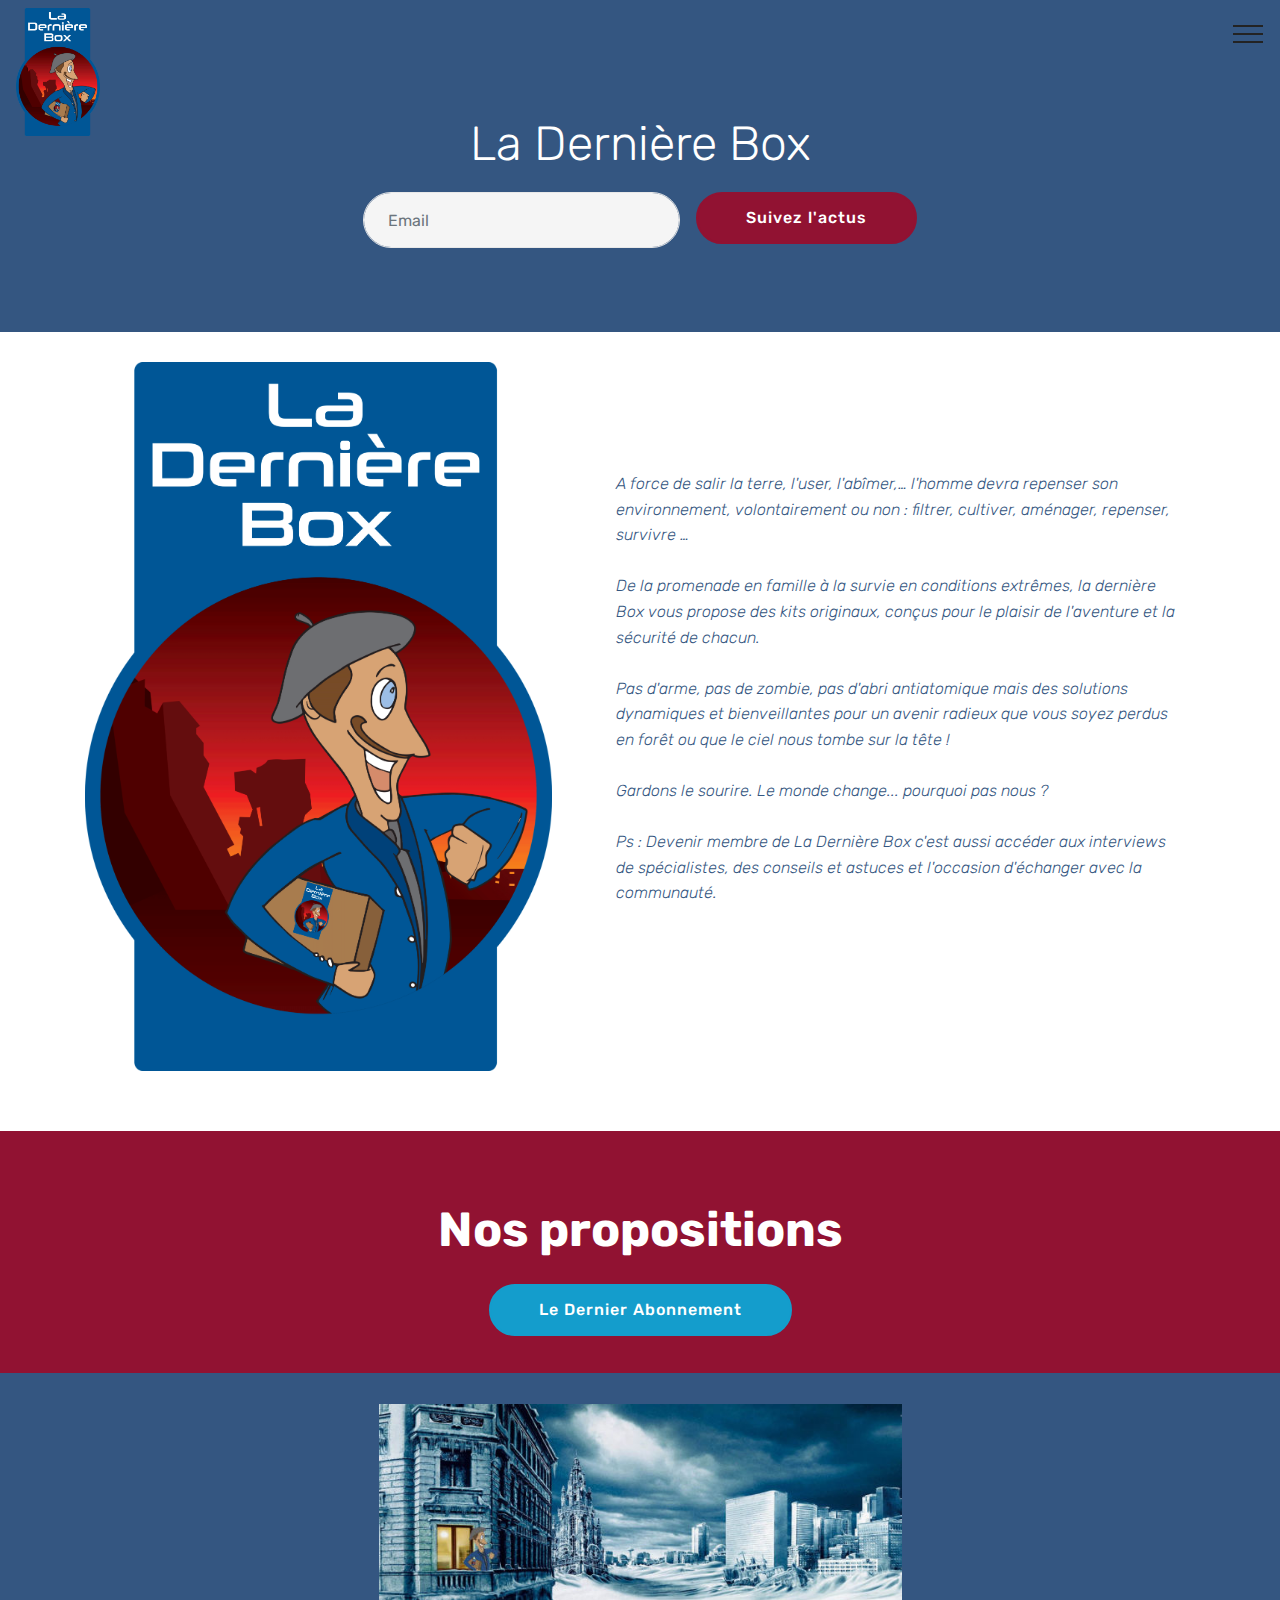
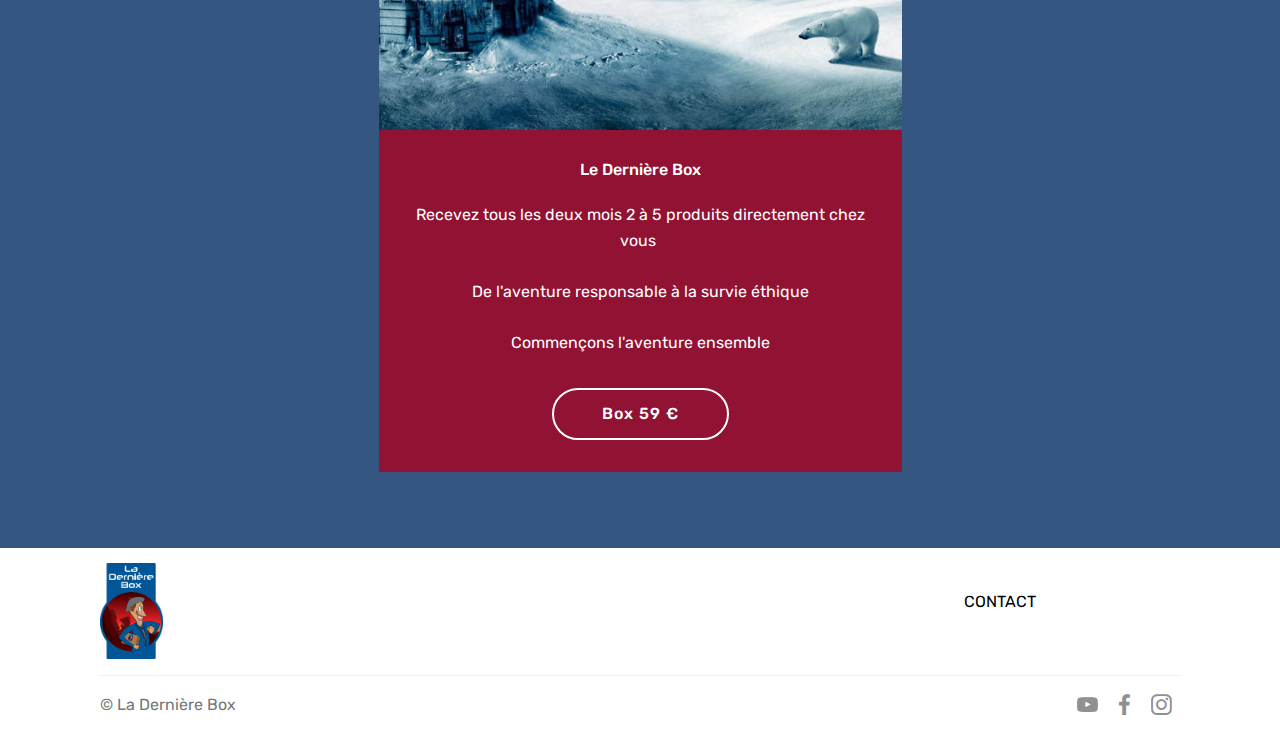
==== index.html @ bf207a6a "first version" ====
<!DOCTYPE html>
<html  >
<head>
  <!-- Site made with Mobirise Website Builder v4.10.8, https://mobirise.com -->
  <meta charset="UTF-8">
  <meta http-equiv="X-UA-Compatible" content="IE=edge">
  <meta name="generator" content="Mobirise v4.10.8, mobirise.com">
  <meta name="viewport" content="width=device-width, initial-scale=1, minimum-scale=1">
  <link rel="shortcut icon" href="assets/images/logo-derniere-box.gif" type="image/x-icon">
  <meta name="description" content="">
  
  <title>Accueil</title>
  <link rel="stylesheet" href="assets/tether/tether.min.css">
  <link rel="stylesheet" href="assets/bootstrap/css/bootstrap.min.css">
  <link rel="stylesheet" href="assets/bootstrap/css/bootstrap-grid.min.css">
  <link rel="stylesheet" href="assets/bootstrap/css/bootstrap-reboot.min.css">
  <link rel="stylesheet" href="assets/dropdown/css/style.css">
  <link rel="stylesheet" href="assets/socicon/css/styles.css">
  <link rel="stylesheet" href="assets/theme/css/style.css">
  <link rel="stylesheet" href="assets/mobirise/css/mbr-additional.css" type="text/css">
  
  
  
</head>
<body>
  <section class="menu cid-s0hLvYx19x" once="menu" id="menu2-1">

    

    <nav class="navbar navbar-expand beta-menu navbar-dropdown align-items-center navbar-fixed-top collapsed bg-color transparent">
        <button class="navbar-toggler navbar-toggler-right" type="button" data-toggle="collapse" data-target="#navbarSupportedContent" aria-controls="navbarSupportedContent" aria-expanded="false" aria-label="Toggle navigation">
            <div class="hamburger">
                <span></span>
                <span></span>
                <span></span>
                <span></span>
            </div>
        </button>
        <div class="menu-logo">
            <div class="navbar-brand">
                <span class="navbar-logo">
                    <a href="#top">
                        <img src="assets/images/logo-derniere-box.gif" alt="Mobirise" title="" style="height: 8rem;">
                    </a>
                </span>
                
            </div>
        </div>
        <div class="collapse navbar-collapse" id="navbarSupportedContent">
            <ul class="navbar-nav nav-dropdown" data-app-modern-menu="true"><li class="nav-item">
                    <a class="nav-link link text-black display-4" href="index.html#content5-t">
                        Nos coffrets</a>
                </li>
                <li class="nav-item">
                    <a class="nav-link link text-black display-4" href="index.html#testimonials2-5">Notre histoire</a>
                </li></ul>
            <div class="navbar-buttons mbr-section-btn"><a class="btn btn-sm btn-black-outline display-4" href="page2.html#contacts3-i">Contact
                    </a></div>
        </div>
    </nav>
</section>

<section class="engine"><a href="https://mobirise.info/a">online site builder</a></section><section class="mbr-section form3 cid-s0iqhAbqAj" id="form3-7">

    

    

    <div class="container">
        <div class="row justify-content-center">
            <div class="title col-12 col-lg-8">
                <h2 class="align-center pb-2 mbr-fonts-style display-2">
                    La Dernière Box</h2>
                
            </div>
        </div>

        <div class="row py-2 justify-content-center">
            <div class="col-12 col-lg-6  col-md-8 " data-form-type="formoid">
                <!---Formbuilder Form--->
                <form action="https://mobirise.com/" method="POST" class="mbr-form form-with-styler" data-form-title="Mobirise Form"><input type="hidden" name="email" data-form-email="true" value="7sHkZhwTeZaqjgzQyzRzpGh0L84o6UVao5+DwDjOKzZSO8Ef7AG5I+VM1HW6QqOdmjmY7f0PK0y6/AxdU9eLTeH12dy8nYw46Is7FJhmUDluXlhSl9QtOy/A7xu2sjR7">
                    <div class="row">
                        <div hidden="hidden" data-form-alert="" class="alert alert-success col-12">Accorchez vous, direction demain !</div>
                        <div hidden="hidden" data-form-alert-danger="" class="alert alert-danger col-12">
                        </div>
                    </div>
                    <div class="dragArea row">
                        <div class="form-group col" data-for="email">
                            <input type="email" name="email" placeholder="Email" data-form-field="Email" required="required" class="form-control display-7" id="email-form3-7">
                        </div>
                        <div class="col-auto input-group-btn"><button type="submit" class="btn  btn-secondary display-4">Suivez l'actus</button></div>
                    </div>
                </form><!---Formbuilder Form--->
            </div>
        </div>
    </div>
</section>

<section class="testimonials2 cid-s0inUDG5gt" id="testimonials2-5">

    

    

    <div class="container">
        <div class="media-container-row">
            <div class="mbr-figure pr-lg-5" style="width: 85%;">
              <img src="assets/images/logo-derniere-box.gif" alt="" title="">
            </div>
            <div class="media-content px-3 align-self-center mbr-white py-2">
                    <p class="mbr-text testimonial-text mbr-fonts-style display-7">A force de salir la terre, l'user, l'abîmer,… l'homme devra repenser son environnement, volontairement ou non : filtrer, cultiver, aménager, repenser, survivre …<br><br>De la promenade en famille à la survie en conditions extrêmes, la dernière Box vous propose des kits originaux, conçus pour le plaisir de l'aventure et la sécurité de chacun.<br><br>Pas d'arme, pas de zombie, pas d'abri antiatomique mais des solutions dynamiques et bienveillantes pour un avenir radieux que vous soyez perdus en forêt ou que le ciel nous tombe sur la tête !<br><br>Gardons le sourire. Le monde change... pourquoi pas nous ?<br><br>Ps : Devenir membre de La Dernière Box c'est aussi accéder aux interviews de spécialistes, des conseils et astuces et l'occasion d'échanger avec la communauté.<br></p>
                    <p class="mbr-author-name pt-4 mb-2 mbr-fonts-style display-7"></p>
                    <p class="mbr-author-desc mbr-fonts-style display-7"></p>
            </div>
        </div>
    </div>
</section>

<section class="mbr-section content5 cid-s2zh0yQl61" id="content5-t">

    

    

    <div class="container">
        <div class="media-container-row">
            <div class="title col-12 col-md-8">
                <h2 class="align-center mbr-bold mbr-white pb-3 mbr-fonts-style display-2">
                    Nos propositions</h2>
                
                
                <div class="mbr-section-btn align-center"><a class="btn btn-primary display-4" href="index.html#form3-7">Le Dernier Abonnement</a></div>
            </div>
        </div>
    </div>
</section>

<section class="features3 cid-s2zh00BWSK" id="features3-s">

    

    
    <div class="container">
        <div class="media-container-row">
            <div class="card p-3 col-12 col-md-6">
                <div class="card-wrapper">
                    <div class="card-img">
                        <img src="assets/images/post-apocalyptic-illustration-ldb-626x391.jpg" alt="Mobirise" title="">
                    </div>
                    <div class="card-box">
                        <h4 class="card-title mbr-fonts-style display-7">Le Dernière Box</h4>
                        <p class="mbr-text mbr-fonts-style display-7">Recevez tous les deux mois 2 à 5 produits directement chez vous&nbsp;<br><br>De l'aventure responsable à la survie éthique<br><br>Commençons l'aventure ensemble</p>
                    </div>
                    <div class="mbr-section-btn text-center"><a href="mailto:ladernierebox@gmail.com" class="btn btn-white-outline display-4">Box 59 €</a></div>
                </div>
            </div>

            

            

            
        </div>
    </div>
</section>

<section class="cid-s0nCJRY4ix" id="footer5-g">

    

    

    <div class="container">
        <div class="media-container-row">
            <div class="col-md-3">
                <div class="media-wrap">
                    <a href="#top">
                       <img src="assets/images/logo-derniere-box.gif" alt="Mobirise" title="">
                    </a>
                </div>
            </div>
            <div class="col-md-9">
                <p class="mbr-text align-right links mbr-fonts-style display-7"><a href="page2.html" class="text-black"><br></a><a href="page2.html" class="text-black">CONTACT &nbsp; &nbsp; &nbsp; &nbsp; &nbsp; &nbsp; &nbsp; &nbsp; &nbsp; &nbsp; &nbsp; &nbsp; &nbsp; &nbsp; &nbsp; &nbsp; &nbsp; &nbsp;</a></p>
            </div>
        </div>
        <div class="footer-lower">
            <div class="media-container-row">
                <div class="col-md-12">
                    <hr>
                </div>
            </div>
            <div class="media-container-row mbr-white">
                <div class="col-md-6 copyright">
                    <p class="mbr-text mbr-fonts-style display-7">
                        © La Dernière Box</p>
                </div>
                <div class="col-md-6">
                    <div class="social-list align-right">
                        <div class="soc-item">
                            <a href="http://youtube.fr">
                                <span class="mbr-iconfont mbr-iconfont-social socicon-youtube socicon"></span>
                            </a>
                        </div>
                        <div class="soc-item">
                            <a href="https://www.facebook.com/racinet.nathan.9" target="_blank">
                                <span class="mbr-iconfont mbr-iconfont-social socicon-facebook socicon"></span>
                            </a>
                        </div>
                        <div class="soc-item">
                            <a href="https://www.instagram.com/ladernierebox/" target="_blank">
                                <span class="mbr-iconfont mbr-iconfont-social socicon-instagram socicon"></span>
                            </a>
                        </div>
                        
                        
                        
                    </div>
                </div>
            </div>
        </div>
    </div>
</section>


  <script src="assets/web/assets/jquery/jquery.min.js"></script>
  <script src="assets/popper/popper.min.js"></script>
  <script src="assets/tether/tether.min.js"></script>
  <script src="assets/bootstrap/js/bootstrap.min.js"></script>
  <script src="assets/smoothscroll/smooth-scroll.js"></script>
  <script src="assets/dropdown/js/nav-dropdown.js"></script>
  <script src="assets/dropdown/js/navbar-dropdown.js"></script>
  <script src="assets/touchswipe/jquery.touch-swipe.min.js"></script>
  <script src="assets/theme/js/script.js"></script>
  <script src="assets/formoid/formoid.min.js"></script>
  
  
</body>
</html>
---- assets/dropdown/css/style.css ----
.navbar-dropdown {
  left: 0;
  padding: 0;
  position: absolute;
  right: 0;
  top: 0;
  transition: all 0.45s ease;
  z-index: 1030;
  background: #282828; }
  .navbar-dropdown .navbar-logo {
    margin-right: 0.8rem;
    transition: margin 0.3s ease-in-out;
    vertical-align: middle; }
    .navbar-dropdown .navbar-logo img {
      height: 3.125rem;
      transition: all 0.3s ease-in-out; }
    .navbar-dropdown .navbar-logo.mbr-iconfont {
      font-size: 3.125rem;
      line-height: 3.125rem; }
  .navbar-dropdown .navbar-caption {
    font-weight: 700;
    white-space: normal;
    vertical-align: -4px;
    line-height: 3.125rem !important; }
    .navbar-dropdown .navbar-caption, .navbar-dropdown .navbar-caption:hover {
      color: inherit;
      text-decoration: none; }
  .navbar-dropdown .mbr-iconfont + .navbar-caption {
    vertical-align: -1px; }
  .navbar-dropdown.navbar-fixed-top {
    position: fixed; }
  .navbar-dropdown .navbar-brand span {
    vertical-align: -4px; }
  .navbar-dropdown.bg-color.transparent {
    background: none; }
  .navbar-dropdown.navbar-short .navbar-brand {
    padding: 0.625rem 0; }
    .navbar-dropdown.navbar-short .navbar-brand span {
      vertical-align: -1px; }
  .navbar-dropdown.navbar-short .navbar-caption {
    line-height: 2.375rem !important;
    vertical-align: -2px; }
  .navbar-dropdown.navbar-short .navbar-logo {
    margin-right: 0.5rem; }
    .navbar-dropdown.navbar-short .navbar-logo img {
      height: 2.375rem; }
    .navbar-dropdown.navbar-short .navbar-logo.mbr-iconfont {
      font-size: 2.375rem;
      line-height: 2.375rem; }
  .navbar-dropdown.navbar-short .mbr-table-cell {
    height: 3.625rem; }
  .navbar-dropdown .navbar-close {
    left: 0.6875rem;
    position: fixed;
    top: 0.75rem;
    z-index: 1000; }
  .navbar-dropdown .hamburger-icon {
    content: "";
    display: inline-block;
    vertical-align: middle;
    width: 16px;
    -webkit-box-shadow: 0 -6px 0 1px #282828,0 0 0 1px #282828,0 6px 0 1px #282828;
    -moz-box-shadow: 0 -6px 0 1px #282828,0 0 0 1px #282828,0 6px 0 1px #282828;
    box-shadow: 0 -6px 0 1px #282828,0 0 0 1px #282828,0 6px 0 1px #282828; }

.dropdown-menu .dropdown-toggle[data-toggle="dropdown-submenu"]::after {
  border-bottom: 0.35em solid transparent;
  border-left: 0.35em solid;
  border-right: 0;
  border-top: 0.35em solid transparent;
  margin-left: 0.3rem; }

.dropdown-menu .dropdown-item:focus {
  outline: 0; }

.nav-dropdown {
  font-size: 0.75rem;
  font-weight: 500;
  height: auto !important; }
  .nav-dropdown .nav-btn {
    padding-left: 1rem; }
  .nav-dropdown .link {
    margin: .667em 1.667em;
    font-weight: 500;
    padding: 0;
    transition: color .2s ease-in-out; }
    .nav-dropdown .link.dropdown-toggle {
      margin-right: 2.583em; }
      .nav-dropdown .link.dropdown-toggle::after {
        margin-left: .25rem;
        border-top: 0.35em solid;
        border-right: 0.35em solid transparent;
        border-left: 0.35em solid transparent;
        border-bottom: 0; }
      .nav-dropdown .link.dropdown-toggle[aria-expanded="true"] {
        margin: 0;
        padding: 0.667em 3.263em  0.667em 1.667em; }
  .nav-dropdown .link::after,
  .nav-dropdown .dropdown-item::after {
    color: inherit; }
  .nav-dropdown .btn {
    font-size: 0.75rem;
    font-weight: 700;
    letter-spacing: 0;
    margin-bottom: 0;
    padding-left: 1.25rem;
    padding-right: 1.25rem; }
  .nav-dropdown .dropdown-menu {
    border-radius: 0;
    border: 0;
    left: 0;
    margin: 0;
    padding-bottom: 1.25rem;
    padding-top: 1.25rem;
    position: relative; }
  .nav-dropdown .dropdown-submenu {
    margin-left: 0.125rem;
    top: 0; }
  .nav-dropdown .dropdown-item {
    font-weight: 500;
    line-height: 2;
    padding: 0.3846em 4.615em 0.3846em 1.5385em;
    position: relative;
    transition: color .2s ease-in-out, background-color .2s ease-in-out; }
    .nav-dropdown .dropdown-item::after {
      margin-top: -0.3077em;
      position: absolute;
      right: 1.1538em;
      top: 50%; }
    .nav-dropdown .dropdown-item:focus, .nav-dropdown .dropdown-item:hover {
      background: none; }

@media (max-width: 767px) {
  .nav-dropdown.navbar-toggleable-sm {
    bottom: 0;
    display: none;
    left: 0;
    overflow-x: hidden;
    position: fixed;
    top: 0;
    transform: translateX(-100%);
    -ms-transform: translateX(-100%);
    -webkit-transform: translateX(-100%);
    width: 18.75rem;
    z-index: 999; } }
.nav-dropdown.navbar-toggleable-xl {
  bottom: 0;
  display: none;
  left: 0;
  overflow-x: hidden;
  position: fixed;
  top: 0;
  transform: translateX(-100%);
  -ms-transform: translateX(-100%);
  -webkit-transform: translateX(-100%);
  width: 18.75rem;
  z-index: 999; }

.nav-dropdown-sm {
  display: block !important;
  overflow-x: hidden;
  overflow: auto;
  padding-top: 3.875rem; }
  .nav-dropdown-sm::after {
    content: "";
    display: block;
    height: 3rem;
    width: 100%; }
  .nav-dropdown-sm.collapse.in ~ .navbar-close {
    display: block !important; }
  .nav-dropdown-sm.collapsing, .nav-dropdown-sm.collapse.in {
    transform: translateX(0);
    -ms-transform: translateX(0);
    -webkit-transform: translateX(0);
    transition: all 0.25s ease-out;
    -webkit-transition: all 0.25s ease-out;
    background: #282828; }
  .nav-dropdown-sm.collapsing[aria-expanded="false"] {
    transform: translateX(-100%);
    -ms-transform: translateX(-100%);
    -webkit-transform: translateX(-100%); }
  .nav-dropdown-sm .nav-item {
    display: block;
    margin-left: 0 !important;
    padding-left: 0; }
  .nav-dropdown-sm .link,
  .nav-dropdown-sm .dropdown-item {
    border-top: 1px dotted rgba(255, 255, 255, 0.1);
    font-size: 0.8125rem;
    line-height: 1.6;
    margin: 0 !important;
    padding: 0.875rem 2.4rem 0.875rem 1.5625rem !important;
    position: relative;
    white-space: normal; }
    .nav-dropdown-sm .link:focus, .nav-dropdown-sm .link:hover,
    .nav-dropdown-sm .dropdown-item:focus,
    .nav-dropdown-sm .dropdown-item:hover {
      background: rgba(0, 0, 0, 0.2) !important;
      color: #c0a375; }
  .nav-dropdown-sm .nav-btn {
    position: relative;
    padding: 1.5625rem 1.5625rem 0 1.5625rem; }
    .nav-dropdown-sm .nav-btn::before {
      border-top: 1px dotted rgba(255, 255, 255, 0.1);
      content: "";
      left: 0;
      position: absolute;
      top: 0;
      width: 100%; }
    .nav-dropdown-sm .nav-btn + .nav-btn {
      padding-top: 0.625rem; }
      .nav-dropdown-sm .nav-btn + .nav-btn::before {
        display: none; }
  .nav-dropdown-sm .btn {
    padding: 0.625rem 0; }
  .nav-dropdown-sm .dropdown-toggle[data-toggle="dropdown-submenu"]::after {
    margin-left: .25rem;
    border-top: 0.35em solid;
    border-right: 0.35em solid transparent;
    border-left: 0.35em solid transparent;
    border-bottom: 0; }
  .nav-dropdown-sm .dropdown-toggle[data-toggle="dropdown-submenu"][aria-expanded="true"]::after {
    border-top: 0;
    border-right: 0.35em solid transparent;
    border-left: 0.35em solid transparent;
    border-bottom: 0.35em solid; }
  .nav-dropdown-sm .dropdown-menu {
    margin: 0;
    padding: 0;
    position: relative;
    top: 0;
    left: 0;
    width: 100%;
    border: 0;
    float: none;
    border-radius: 0;
    background: none; }
  .nav-dropdown-sm .dropdown-submenu {
    left: 100%;
    margin-left: 0.125rem;
    margin-top: -1.25rem;
    top: 0; }

.navbar-toggleable-sm .nav-dropdown .dropdown-menu {
  position: absolute; }

.navbar-toggleable-sm .nav-dropdown .dropdown-submenu {
  left: 100%;
  margin-left: 0.125rem;
  margin-top: -1.25rem;
  top: 0; }

.navbar-toggleable-sm.opened .nav-dropdown .dropdown-menu {
  position: relative; }

.navbar-toggleable-sm.opened .nav-dropdown .dropdown-submenu {
  left: 0;
  margin-left: 00rem;
  margin-top: 0rem;
  top: 0; }

.is-builder .nav-dropdown.collapsing {
  transition: none !important; }

/*# sourceMappingURL=style.css.map */
---- assets/socicon/css/styles.css ----
@charset "UTF-8";

@font-face {
  font-family: "socicon";
  src:url("../fonts/socicon.eot");
  src:url("../fonts/socicon.eot?#iefix") format("embedded-opentype"),
    url("../fonts/socicon.woff") format("woff"),
    url("../fonts/socicon.ttf") format("truetype"),
    url("../fonts/socicon.svg#socicon") format("svg");
  font-weight: normal;
  font-style: normal;

}

[data-icon]:before {
  font-family: "socicon" !important;
  content: attr(data-icon);
  font-style: normal !important;
  font-weight: normal !important;
  font-variant: normal !important;
  text-transform: none !important;
  speak: none;
  line-height: 1;
  -webkit-font-smoothing: antialiased;
  -moz-osx-font-smoothing: grayscale;
}

[class^="socicon-"]:before,
[class*=" socicon-"]:before {
  font-family: "socicon" !important;
  font-style: normal !important;
  font-weight: normal !important;
  font-variant: normal !important;
  text-transform: none !important;
  speak: none;
  line-height: 1;
  -webkit-font-smoothing: antialiased;
  -moz-osx-font-smoothing: grayscale;
}

.socicon-modelmayhem:before {
  content: "\e000";
}
.socicon-mixcloud:before {
  content: "\e001";
}
.socicon-drupal:before {
  content: "\e002";
}
.socicon-swarm:before {
  content: "\e003";
}
.socicon-istock:before {
  content: "\e004";
}
.socicon-yammer:before {
  content: "\e005";
}
.socicon-ello:before {
  content: "\e006";
}
.socicon-stackoverflow:before {
  content: "\e007";
}
.socicon-persona:before {
  content: "\e008";
}
.socicon-triplej:before {
  content: "\e009";
}
.socicon-houzz:before {
  content: "\e00a";
}
.socicon-rss:before {
  content: "\e00b";
}
.socicon-paypal:before {
  content: "\e00c";
}
.socicon-odnoklassniki:before {
  content: "\e00d";
}
.socicon-airbnb:before {
  content: "\e00e";
}
.socicon-periscope:before {
  content: "\e00f";
}
.socicon-outlook:before {
  content: "\e010";
}
.socicon-coderwall:before {
  content: "\e011";
}
.socicon-tripadvisor:before {
  content: "\e012";
}
.socicon-appnet:before {
  content: "\e013";
}
.socicon-goodreads:before {
  content: "\e014";
}
.socicon-tripit:before {
  content: "\e015";
}
.socicon-lanyrd:before {
  content: "\e016";
}
.socicon-slideshare:before {
  content: "\e017";
}
.socicon-buffer:before {
  content: "\e018";
}
.socicon-disqus:before {
  content: "\e019";
}
.socicon-vkontakte:before {
  content: "\e01a";
}
.socicon-whatsapp:before {
  content: "\e01b";
}
.socicon-patreon:before {
  content: "\e01c";
}
.socicon-storehouse:before {
  content: "\e01d";
}
.socicon-pocket:before {
  content: "\e01e";
}
.socicon-mail:before {
  content: "\e01f";
}
.socicon-blogger:before {
  content: "\e020";
}
.socicon-technorati:before {
  content: "\e021";
}
.socicon-reddit:before {
  content: "\e022";
}
.socicon-dribbble:before {
  content: "\e023";
}
.socicon-stumbleupon:before {
  content: "\e024";
}
.socicon-digg:before {
  content: "\e025";
}
.socicon-envato:before {
  content: "\e026";
}
.socicon-behance:before {
  content: "\e027";
}
.socicon-delicious:before {
  content: "\e028";
}
.socicon-deviantart:before {
  content: "\e029";
}
.socicon-forrst:before {
  content: "\e02a";
}
.socicon-play:before {
  content: "\e02b";
}
.socicon-zerply:before {
  content: "\e02c";
}
.socicon-wikipedia:before {
  content: "\e02d";
}
.socicon-apple:before {
  content: "\e02e";
}
.socicon-flattr:before {
  content: "\e02f";
}
.socicon-github:before {
  content: "\e030";
}
.socicon-renren:before {
  content: "\e031";
}
.socicon-friendfeed:before {
  content: "\e032";
}
.socicon-newsvine:before {
  content: "\e033";
}
.socicon-identica:before {
  content: "\e034";
}
.socicon-bebo:before {
  content: "\e035";
}
.socicon-zynga:before {
  content: "\e036";
}
.socicon-steam:before {
  content: "\e037";
}
.socicon-xbox:before {
  content: "\e038";
}
.socicon-windows:before {
  content: "\e039";
}
.socicon-qq:before {
  content: "\e03a";
}
.socicon-douban:before {
  content: "\e03b";
}
.socicon-meetup:before {
  content: "\e03c";
}
.socicon-playstation:before {
  content: "\e03d";
}
.socicon-android:before {
  content: "\e03e";
}
.socicon-snapchat:before {
  content: "\e03f";
}
.socicon-twitter:before {
  content: "\e040";
}
.socicon-facebook:before {
  content: "\e041";
}
.socicon-googleplus:before {
  content: "\e042";
}
.socicon-pinterest:before {
  content: "\e043";
}
.socicon-foursquare:before {
  content: "\e044";
}
.socicon-yahoo:before {
  content: "\e045";
}
.socicon-skype:before {
  content: "\e046";
}
.socicon-yelp:before {
  content: "\e047";
}
.socicon-feedburner:before {
  content: "\e048";
}
.socicon-linkedin:before {
  content: "\e049";
}
.socicon-viadeo:before {
  content: "\e04a";
}
.socicon-xing:before {
  content: "\e04b";
}
.socicon-myspace:before {
  content: "\e04c";
}
.socicon-soundcloud:before {
  content: "\e04d";
}
.socicon-spotify:before {
  content: "\e04e";
}
.socicon-grooveshark:before {
  content: "\e04f";
}
.socicon-lastfm:before {
  content: "\e050";
}
.socicon-youtube:before {
  content: "\e051";
}
.socicon-vimeo:before {
  content: "\e052";
}
.socicon-dailymotion:before {
  content: "\e053";
}
.socicon-vine:before {
  content: "\e054";
}
.socicon-flickr:before {
  content: "\e055";
}
.socicon-500px:before {
  content: "\e056";
}
.socicon-wordpress:before {
  content: "\e058";
}
.socicon-tumblr:before {
  content: "\e059";
}
.socicon-twitch:before {
  content: "\e05a";
}
.socicon-8tracks:before {
  content: "\e05b";
}
.socicon-amazon:before {
  content: "\e05c";
}
.socicon-icq:before {
  content: "\e05d";
}
.socicon-smugmug:before {
  content: "\e05e";
}
.socicon-ravelry:before {
  content: "\e05f";
}
.socicon-weibo:before {
  content: "\e060";
}
.socicon-baidu:before {
  content: "\e061";
}
.socicon-angellist:before {
  content: "\e062";
}
.socicon-ebay:before {
  content: "\e063";
}
.socicon-imdb:before {
  content: "\e064";
}
.socicon-stayfriends:before {
  content: "\e065";
}
.socicon-residentadvisor:before {
  content: "\e066";
}
.socicon-google:before {
  content: "\e067";
}
.socicon-yandex:before {
  content: "\e068";
}
.socicon-sharethis:before {
  content: "\e069";
}
.socicon-bandcamp:before {
  content: "\e06a";
}
.socicon-itunes:before {
  content: "\e06b";
}
.socicon-deezer:before {
  content: "\e06c";
}
.socicon-telegram:before {
  content: "\e06e";
}
.socicon-openid:before {
  content: "\e06f";
}
.socicon-amplement:before {
  content: "\e070";
}
.socicon-viber:before {
  content: "\e071";
}
.socicon-zomato:before {
  content: "\e072";
}
.socicon-draugiem:before {
  content: "\e074";
}
.socicon-endomodo:before {
  content: "\e075";
}
.socicon-filmweb:before {
  content: "\e076";
}
.socicon-stackexchange:before {
  content: "\e077";
}
.socicon-wykop:before {
  content: "\e078";
}
.socicon-teamspeak:before {
  content: "\e079";
}
.socicon-teamviewer:before {
  content: "\e07a";
}
.socicon-ventrilo:before {
  content: "\e07b";
}
.socicon-younow:before {
  content: "\e07c";
}
.socicon-raidcall:before {
  content: "\e07d";
}
.socicon-mumble:before {
  content: "\e07e";
}
.socicon-medium:before {
  content: "\e06d";
}
.socicon-bebee:before {
  content: "\e07f";
}
.socicon-hitbox:before {
  content: "\e080";
}
.socicon-reverbnation:before {
  content: "\e081";
}
.socicon-formulr:before {
  content: "\e082";
}
.socicon-instagram:before {
  content: "\e057";
}
.socicon-battlenet:before {
  content: "\e083";
}
.socicon-chrome:before {
  content: "\e084";
}
.socicon-discord:before {
  content: "\e086";
}
.socicon-issuu:before {
  content: "\e087";
}
.socicon-macos:before {
  content: "\e088";
}
.socicon-firefox:before {
  content: "\e089";
}
.socicon-opera:before {
  content: "\e08d";
}
.socicon-keybase:before {
  content: "\e090";
}
.socicon-alliance:before {
  content: "\e091";
}
.socicon-livejournal:before {
  content: "\e092";
}
.socicon-googlephotos:before {
  content: "\e093";
}
.socicon-horde:before {
  content: "\e094";
}
.socicon-etsy:before {
  content: "\e095";
}
.socicon-zapier:before {
  content: "\e096";
}
.socicon-google-scholar:before {
  content: "\e097";
}
.socicon-researchgate:before {
  content: "\e098";
}
.socicon-wechat:before {
  content: "\e099";
}
.socicon-strava:before {
  content: "\e09a";
}
.socicon-line:before {
  content: "\e09b";
}
.socicon-lyft:before {
  content: "\e09c";
}
.socicon-uber:before {
  content: "\e09d";
}
.socicon-songkick:before {
  content: "\e09e";
}
.socicon-viewbug:before {
  content: "\e09f";
}
.socicon-googlegroups:before {
  content: "\e0a0";
}
.socicon-quora:before {
  content: "\e073";
}
.socicon-diablo:before {
  content: "\e085";
}
.socicon-blizzard:before {
  content: "\e0a1";
}
.socicon-hearthstone:before {
  content: "\e08b";
}
.socicon-heroes:before {
  content: "\e08a";
}
.socicon-overwatch:before {
  content: "\e08c";
}
.socicon-warcraft:before {
  content: "\e08e";
}
.socicon-starcraft:before {
  content: "\e08f";
}
.socicon-beam:before {
  content: "\e0a2";
}
.socicon-curse:before {
  content: "\e0a3";
}
.socicon-player:before {
  content: "\e0a4";
}
.socicon-streamjar:before {
  content: "\e0a5";
}
.socicon-nintendo:before {
  content: "\e0a6";
}
.socicon-hellocoton:before {
  content: "\e0a7";
}
---- assets/theme/css/style.css ----
/*!
 * Mobirise v4 theme (https://mobirise.com/)
 * Copyright 2017 Mobirise
 */
section {
  background-color: #eeeeee;
}

section,
.container,
.container-fluid {
  position: relative;
  word-wrap: break-word;
}

a.mbr-iconfont:hover {
  text-decoration: none;
}

.article .lead p, .article .lead ul, .article .lead ol, .article .lead pre, .article .lead blockquote {
  margin-bottom: 0;
}

a {
  font-style: normal;
  font-weight: 400;
  cursor: pointer;
}

a, a:hover {
  text-decoration: none;
}

figure {
  margin-bottom: 0;
}

body {
  color: #232323;
}

h1, h2, h3, h4, h5, h6,
.h1, .h2, .h3, .h4, .h5, .h6,
.display-1, .display-2, .display-3, .display-4 {
  line-height: 1;
  word-break: break-word;
  word-wrap: break-word;
}

b, strong {
  font-weight: bold;
}

blockquote {
  padding: 10px 0 10px 20px;
  position: relative;
  border-left: 2px solid;
  border-color: #ff3366;
}

input:-webkit-autofill, input:-webkit-autofill:hover, input:-webkit-autofill:focus, input:-webkit-autofill:active {
  transition-delay: 9999s;
  transition-property: background-color, color;
}

textarea[type="hidden"] {
  display: none;
}

body {
  position: relative;
}

section {
  background-position: 50% 50%;
  background-repeat: no-repeat;
  background-size: cover;
}

section .mbr-background-video,
section .mbr-background-video-preview {
  position: absolute;
  bottom: 0;
  left: 0;
  right: 0;
  top: 0;
}

.hidden {
  visibility: hidden;
}

.mbr-z-index20 {
  z-index: 20;
}

/*! Base colors */
.mbr-white {
  color: #ffffff;
}

.mbr-black {
  color: #000000;
}

.mbr-bg-white {
  background-color: #ffffff;
}

.mbr-bg-black {
  background-color: #000000;
}

/*! Text-aligns */
.align-left {
  text-align: left;
}

.align-center {
  text-align: center;
}

.align-right {
  text-align: right;
}

@media (max-width: 767px) {
  .align-left, .align-center, .align-right, .mbr-section-btn, .mbr-section-title {
    text-align: center;
  }
}

/*! Font-weight  */
.mbr-light {
  font-weight: 300;
}

.mbr-regular {
  font-weight: 400;
}

.mbr-semibold {
  font-weight: 500;
}

.mbr-bold {
  font-weight: 700;
}

/*! Media  */
.media-size-item {
  -webkit-flex: 1 1 auto;
  -moz-flex: 1 1 auto;
  -ms-flex: 1 1 auto;
  -o-flex: 1 1 auto;
  flex: 1 1 auto;
}

.media-content {
  -webkit-flex-basis: 100%;
  flex-basis: 100%;
}

.media-container-row {
  display: -ms-flexbox;
  display: -webkit-flex;
  display: flex;
  -webkit-flex-direction: row;
  -ms-flex-direction: row;
  flex-direction: row;
  -webkit-flex-wrap: wrap;
  -ms-flex-wrap: wrap;
  flex-wrap: wrap;
  -webkit-justify-content: center;
  -ms-flex-pack: center;
  justify-content: center;
  -webkit-align-content: center;
  -ms-flex-line-pack: center;
  align-content: center;
  -webkit-align-items: start;
  -ms-flex-align: start;
  align-items: start;
}

.media-container-row .media-size-item {
  width: 400px;
}

.media-container-column {
  display: -ms-flexbox;
  display: -webkit-flex;
  display: flex;
  -webkit-flex-direction: column;
  -ms-flex-direction: column;
  flex-direction: column;
  -webkit-flex-wrap: wrap;
  -ms-flex-wrap: wrap;
  flex-wrap: wrap;
  -webkit-justify-content: center;
  -ms-flex-pack: center;
  justify-content: center;
  -webkit-align-content: center;
  -ms-flex-line-pack: center;
  align-content: center;
  -webkit-align-items: stretch;
  -ms-flex-align: stretch;
  align-items: stretch;
}

.media-container-column > * {
  width: 100%;
}

@media (min-width: 992px) {
  .media-container-row {
    -webkit-flex-wrap: nowrap;
    -ms-flex-wrap: nowrap;
    flex-wrap: nowrap;
  }
}

figure {
  overflow: hidden;
}

figure[mbr-media-size] {
  transition: width 0.1s;
}

.mbr-figure img, .mbr-figure iframe {
  display: block;
  width: 100%;
}

.card {
  background-color: transparent;
  border: none;
}

.card-box {
  width: 100%;
}

.card-img {
  text-align: center;
  flex-shrink: 0;
  -webkit-flex-shrink: 0;
}

.media {
  max-width: 100%;
  margin: 0 auto;
}

.mbr-figure {
  -ms-flex-item-align: center;
  -ms-grid-row-align: center;
  -webkit-align-self: center;
  align-self: center;
}

.media-container > div {
  max-width: 100%;
}

.mbr-figure img, .card-img img {
  width: 100%;
}

@media (max-width: 991px) {
  .media-size-item {
    width: auto !important;
  }
  .media {
    width: auto;
  }
  .mbr-figure {
    width: 100% !important;
  }
}

/*! Buttons */
.mbr-section-btn {
  margin-left: -.25rem;
  margin-right: -.25rem;
  font-size: 0;
}

nav .mbr-section-btn {
  margin-left: 0rem;
  margin-right: 0rem;
}

/*! Btn icon margin */
.btn .mbr-iconfont, .btn.btn-sm .mbr-iconfont {
  cursor: pointer;
  margin-right: 0.5rem;
}

.btn.btn-md .mbr-iconfont, .btn.btn-md .mbr-iconfont {
  margin-right: 0.8rem;
}

.mbr-regular {
  font-weight: 400;
}

.mbr-semibold {
  font-weight: 500;
}

.mbr-bold {
  font-weight: 700;
}

[type="submit"] {
  -webkit-appearance: none;
}

/*! Full-screen */
.mbr-fullscreen .mbr-overlay {
  min-height: 100vh;
}

.mbr-fullscreen {
  display: flex;
  display: -webkit-flex;
  display: -moz-flex;
  display: -ms-flex;
  display: -o-flex;
  align-items: center;
  -webkit-align-items: center;
  min-height: 100vh;
  padding-top: 3rem;
  padding-bottom: 3rem;
}

/*! Map */
.map {
  height: 25rem;
  position: relative;
}

.map iframe {
  width: 100%;
  height: 100%;
}

/* Form */
.form-asterisk {
  font-family: initial;
  position: absolute;
  top: -2px;
  font-weight: normal;
}

/*! Scroll to top arrow */
.mbr-arrow-up {
  bottom: 25px;
  right: 90px;
  position: fixed;
  text-align: right;
  z-index: 5000;
  color: #ffffff;
  font-size: 32px;
  transform: rotate(180deg);
  -webkit-transform: rotate(180deg);
}

.mbr-arrow-up a {
  background: rgba(0, 0, 0, 0.2);
  border-radius: 3px;
  color: #fff;
  display: inline-block;
  height: 60px;
  width: 60px;
  outline-style: none !important;
  position: relative;
  text-decoration: none;
  transition: all .3s ease-in-out;
  cursor: pointer;
  text-align: center;
}

.mbr-arrow-up a:hover {
  background-color: rgba(0, 0, 0, 0.4);
}

.mbr-arrow-up a i {
  line-height: 60px;
}

.mbr-arrow-up-icon {
  display: block;
  color: #fff;
}

.mbr-arrow-up-icon::before {
  content: "\203a";
  display: inline-block;
  font-family: serif;
  font-size: 32px;
  line-height: 1;
  font-style: normal;
  position: relative;
  top: 6px;
  left: -4px;
  -webkit-transform: rotate(-90deg);
  transform: rotate(-90deg);
}

/*! Arrow Down */
.mbr-arrow {
  position: absolute;
  bottom: 45px;
  left: 50%;
  width: 60px;
  height: 60px;
  cursor: pointer;
  background-color: rgba(80, 80, 80, 0.5);
  border-radius: 50%;
  -webkit-transform: translateX(-50%);
  transform: translateX(-50%);
}

.mbr-arrow > a {
  display: inline-block;
  text-decoration: none;
  outline-style: none;
  -webkit-animation: arrowdown 1.7s ease-in-out infinite;
  animation: arrowdown 1.7s ease-in-out infinite;
}

.mbr-arrow > a > i {
  position: absolute;
  top: -2px;
  left: 15px;
  font-size: 2rem;
}

@keyframes arrowdown {
  0% {
    transform: translateY(0px);
    -webkit-transform: translateY(0px);
  }
  50% {
    transform: translateY(-5px);
    -webkit-transform: translateY(-5px);
  }
  100% {
    transform: translateY(0px);
    -webkit-transform: translateY(0px);
  }
}

@-webkit-keyframes arrowdown {
  0% {
    transform: translateY(0px);
    -webkit-transform: translateY(0px);
  }
  50% {
    transform: translateY(-5px);
    -webkit-transform: translateY(-5px);
  }
  100% {
    transform: translateY(0px);
    -webkit-transform: translateY(0px);
  }
}

@media (max-width: 500px) {
  .mbr-arrow-up {
    left: 50%;
    right: auto;
    transform: translateX(-50%) rotate(180deg);
    -webkit-transform: translateX(-50%) rotate(180deg);
  }
}

/*Gradients animation*/
@keyframes gradient-animation {
  from {
    background-position: 0% 100%;
    animation-timing-function: ease-in-out;
  }
  to {
    background-position: 100% 0%;
    animation-timing-function: ease-in-out;
  }
}

@-webkit-keyframes gradient-animation {
  from {
    background-position: 0% 100%;
    animation-timing-function: ease-in-out;
  }
  to {
    background-position: 100% 0%;
    animation-timing-function: ease-in-out;
  }
}

.bg-gradient {
  background-size: 200% 200%;
  animation: gradient-animation 5s infinite alternate;
  -webkit-animation: gradient-animation 5s infinite alternate;
}

.menu .navbar-brand {
  display: -webkit-flex;
}

.menu .navbar-brand span {
  display: flex;
  display: -webkit-flex;
}

.menu .navbar-brand .navbar-caption-wrap {
  display: -webkit-flex;
}

.menu .navbar-brand .navbar-logo img {
  display: -webkit-flex;
}

@media (min-width: 768px) and (max-width: 1023px) {
  .menu .navbar-toggleable-sm .navbar-nav {
    display: -webkit-box;
    display: -webkit-flex;
    display: -ms-flexbox;
  }
}

@media (max-width: 1023px) {
  .menu .navbar-collapse {
    max-height: 93.5vh;
  }
  .menu .navbar-collapse.show {
    overflow: auto;
  }
}

@media (min-width: 1024px) {
  .menu .navbar-nav.nav-dropdown {
    display: -webkit-flex;
  }
  .menu .navbar-toggleable-sm .navbar-collapse {
    display: -webkit-flex !important;
  }
  .menu .collapsed .navbar-collapse {
    max-height: 93.5vh;
  }
  .menu .collapsed .navbar-collapse.show {
    overflow: auto;
  }
}

@media (max-width: 767px) {
  .menu .navbar-collapse {
    max-height: 80vh;
  }
}

.navbar {
  display: -webkit-flex;
  -webkit-flex-wrap: wrap;
  -webkit-align-items: center;
  -webkit-justify-content: space-between;
}

.navbar-collapse {
  -webkit-flex-basis: 100%;
  -webkit-flex-grow: 1;
  -webkit-align-items: center;
}

.nav-dropdown .link {
  padding: .667em 1.667em !important;
  margin: 0 !important;
}

.nav {
  display: -webkit-flex;
  -webkit-flex-wrap: wrap;
}

.row {
  display: -webkit-flex;
  -webkit-flex-wrap: wrap;
}

.justify-content-center {
  -webkit-justify-content: center;
}

.form-inline {
  display: -webkit-flex;
  -webkit-flex-flow: row wrap;
  -webkit-align-items: center;
}

.card-wrapper {
  -webkit-flex: 1;
}

.carousel-control {
  z-index: 10;
  display: -webkit-flex;
  -webkit-align-items: center;
  -webkit-justify-content: center;
}

.carousel-controls {
  display: -webkit-flex;
}

.media {
  display: -webkit-flex;
}

.form-group:focus {
  outline: none;
}

.jq-selectbox__select {
  padding: 1.07em .5em;
  position: absolute;
  top: 0;
  left: 0;
  width: 100%;
}

.jq-selectbox__dropdown {
  position: absolute;
  top: 100% !important;
  left: 0 !important;
  width: 100% !important;
}

.jq-selectbox__trigger-arrow {
  transform: translateY(-50%);
}

.jq-selectbox li {
  padding: 1.07em .5em;
}

input[type="range"] {
  padding-left: 0 !important;
  padding-right: 0 !important;
}

.modal-dialog, .modal-content {
  height: 100%;
}

.modal-dialog .carousel-inner {
  height: 100%;
  height: -webkit-fill-available;
  height: fill-available;
}

.carousel-item {
  text-align: center;
}

.carousel-item img {
  margin: auto;
}
.engine {
	position: absolute;
	text-indent: -2400px;
	text-align: center;
	padding: 0;
	top: 0;
	left: -2400px;
}
---- assets/mobirise/css/mbr-additional.css ----
@import url(https://fonts.googleapis.com/css?family=Rubik:300,300i,400,400i,500,500i,700,700i,900,900i);





body {
  font-style: normal;
  line-height: 1.5;
}
.mbr-section-title {
  font-style: normal;
  line-height: 1.2;
}
.mbr-section-subtitle {
  line-height: 1.3;
}
.mbr-text {
  font-style: normal;
  line-height: 1.6;
}
.display-1 {
  font-family: 'Rubik', sans-serif;
  font-size: 4.25rem;
}
.display-1 > .mbr-iconfont {
  font-size: 6.8rem;
}
.display-2 {
  font-family: 'Rubik', sans-serif;
  font-size: 3rem;
}
.display-2 > .mbr-iconfont {
  font-size: 4.8rem;
}
.display-4 {
  font-family: 'Rubik', sans-serif;
  font-size: 1rem;
}
.display-4 > .mbr-iconfont {
  font-size: 1.6rem;
}
.display-5 {
  font-family: 'Rubik', sans-serif;
  font-size: 1.5rem;
}
.display-5 > .mbr-iconfont {
  font-size: 2.4rem;
}
.display-7 {
  font-family: 'Rubik', sans-serif;
  font-size: 1rem;
}
.display-7 > .mbr-iconfont {
  font-size: 1.6rem;
}
/* ---- Fluid typography for mobile devices ---- */
/* 1.4 - font scale ratio ( bootstrap == 1.42857 ) */
/* 100vw - current viewport width */
/* (48 - 20)  48 == 48rem == 768px, 20 == 20rem == 320px(minimal supported viewport) */
/* 0.65 - min scale variable, may vary */
@media (max-width: 768px) {
  .display-1 {
    font-size: 3.4rem;
    font-size: calc( 2.1374999999999997rem + (4.25 - 2.1374999999999997) * ((100vw - 20rem) / (48 - 20)));
    line-height: calc( 1.4 * (2.1374999999999997rem + (4.25 - 2.1374999999999997) * ((100vw - 20rem) / (48 - 20))));
  }
  .display-2 {
    font-size: 2.4rem;
    font-size: calc( 1.7rem + (3 - 1.7) * ((100vw - 20rem) / (48 - 20)));
    line-height: calc( 1.4 * (1.7rem + (3 - 1.7) * ((100vw - 20rem) / (48 - 20))));
  }
  .display-4 {
    font-size: 0.8rem;
    font-size: calc( 1rem + (1 - 1) * ((100vw - 20rem) / (48 - 20)));
    line-height: calc( 1.4 * (1rem + (1 - 1) * ((100vw - 20rem) / (48 - 20))));
  }
  .display-5 {
    font-size: 1.2rem;
    font-size: calc( 1.175rem + (1.5 - 1.175) * ((100vw - 20rem) / (48 - 20)));
    line-height: calc( 1.4 * (1.175rem + (1.5 - 1.175) * ((100vw - 20rem) / (48 - 20))));
  }
}
/* Buttons */
.btn {
  font-weight: 500;
  border-width: 2px;
  font-style: normal;
  letter-spacing: 1px;
  margin: .4rem .8rem;
  white-space: normal;
  -webkit-transition: all 0.3s ease-in-out;
  -moz-transition: all 0.3s ease-in-out;
  transition: all 0.3s ease-in-out;
  display: inline-flex;
  align-items: center;
  justify-content: center;
  word-break: break-word;
  -webkit-align-items: center;
  -webkit-justify-content: center;
  display: -webkit-inline-flex;
  padding: 1rem 3rem;
  border-radius: 3px;
}
.btn-sm {
  font-weight: 500;
  letter-spacing: 1px;
  -webkit-transition: all 0.3s ease-in-out;
  -moz-transition: all 0.3s ease-in-out;
  transition: all 0.3s ease-in-out;
  padding: 0.6rem 1.5rem;
  border-radius: 3px;
}
.btn-md {
  font-weight: 500;
  letter-spacing: 1px;
  margin: .4rem .8rem !important;
  -webkit-transition: all 0.3s ease-in-out;
  -moz-transition: all 0.3s ease-in-out;
  transition: all 0.3s ease-in-out;
  padding: 1rem 3rem;
  border-radius: 3px;
}
.btn-lg {
  font-weight: 500;
  letter-spacing: 1px;
  margin: .4rem .8rem !important;
  -webkit-transition: all 0.3s ease-in-out;
  -moz-transition: all 0.3s ease-in-out;
  transition: all 0.3s ease-in-out;
  padding: 1.2rem 3.2rem;
  border-radius: 3px;
}
.bg-primary {
  background-color: #149dcc !important;
}
.bg-success {
  background-color: #f7ed4a !important;
}
.bg-info {
  background-color: #82786e !important;
}
.bg-warning {
  background-color: #879a9f !important;
}
.bg-danger {
  background-color: #b1a374 !important;
}
.btn-primary,
.btn-primary:active {
  background-color: #149dcc !important;
  border-color: #149dcc !important;
  color: #ffffff !important;
}
.btn-primary:hover,
.btn-primary:focus,
.btn-primary.focus,
.btn-primary.active {
  color: #ffffff !important;
  background-color: #0d6786 !important;
  border-color: #0d6786 !important;
}
.btn-primary.disabled,
.btn-primary:disabled {
  color: #ffffff !important;
  background-color: #0d6786 !important;
  border-color: #0d6786 !important;
}
.btn-secondary,
.btn-secondary:active {
  background-color: #911232 !important;
  border-color: #911232 !important;
  color: #ffffff !important;
}
.btn-secondary:hover,
.btn-secondary:focus,
.btn-secondary.focus,
.btn-secondary.active {
  color: #ffffff !important;
  background-color: #4d0a1b !important;
  border-color: #4d0a1b !important;
}
.btn-secondary.disabled,
.btn-secondary:disabled {
  color: #ffffff !important;
  background-color: #4d0a1b !important;
  border-color: #4d0a1b !important;
}
.btn-info,
.btn-info:active {
  background-color: #82786e !important;
  border-color: #82786e !important;
  color: #ffffff !important;
}
.btn-info:hover,
.btn-info:focus,
.btn-info.focus,
.btn-info.active {
  color: #ffffff !important;
  background-color: #59524b !important;
  border-color: #59524b !important;
}
.btn-info.disabled,
.btn-info:disabled {
  color: #ffffff !important;
  background-color: #59524b !important;
  border-color: #59524b !important;
}
.btn-success,
.btn-success:active {
  background-color: #f7ed4a !important;
  border-color: #f7ed4a !important;
  color: #3f3c03 !important;
}
.btn-success:hover,
.btn-success:focus,
.btn-success.focus,
.btn-success.active {
  color: #3f3c03 !important;
  background-color: #eadd0a !important;
  border-color: #eadd0a !important;
}
.btn-success.disabled,
.btn-success:disabled {
  color: #3f3c03 !important;
  background-color: #eadd0a !important;
  border-color: #eadd0a !important;
}
.btn-warning,
.btn-warning:active {
  background-color: #879a9f !important;
  border-color: #879a9f !important;
  color: #ffffff !important;
}
.btn-warning:hover,
.btn-warning:focus,
.btn-warning.focus,
.btn-warning.active {
  color: #ffffff !important;
  background-color: #617479 !important;
  border-color: #617479 !important;
}
.btn-warning.disabled,
.btn-warning:disabled {
  color: #ffffff !important;
  background-color: #617479 !important;
  border-color: #617479 !important;
}
.btn-danger,
.btn-danger:active {
  background-color: #b1a374 !important;
  border-color: #b1a374 !important;
  color: #ffffff !important;
}
.btn-danger:hover,
.btn-danger:focus,
.btn-danger.focus,
.btn-danger.active {
  color: #ffffff !important;
  background-color: #8b7d4e !important;
  border-color: #8b7d4e !important;
}
.btn-danger.disabled,
.btn-danger:disabled {
  color: #ffffff !important;
  background-color: #8b7d4e !important;
  border-color: #8b7d4e !important;
}
.btn-white {
  color: #333333 !important;
}
.btn-white,
.btn-white:active {
  background-color: #ffffff !important;
  border-color: #ffffff !important;
  color: #808080 !important;
}
.btn-white:hover,
.btn-white:focus,
.btn-white.focus,
.btn-white.active {
  color: #808080 !important;
  background-color: #d9d9d9 !important;
  border-color: #d9d9d9 !important;
}
.btn-white.disabled,
.btn-white:disabled {
  color: #808080 !important;
  background-color: #d9d9d9 !important;
  border-color: #d9d9d9 !important;
}
.btn-black,
.btn-black:active {
  background-color: #333333 !important;
  border-color: #333333 !important;
  color: #ffffff !important;
}
.btn-black:hover,
.btn-black:focus,
.btn-black.focus,
.btn-black.active {
  color: #ffffff !important;
  background-color: #0d0d0d !important;
  border-color: #0d0d0d !important;
}
.btn-black.disabled,
.btn-black:disabled {
  color: #ffffff !important;
  background-color: #0d0d0d !important;
  border-color: #0d0d0d !important;
}
.btn-primary-outline,
.btn-primary-outline:active {
  background: none;
  border-color: #0b566f;
  color: #0b566f;
}
.btn-primary-outline:hover,
.btn-primary-outline:focus,
.btn-primary-outline.focus,
.btn-primary-outline.active {
  color: #ffffff;
  background-color: #149dcc;
  border-color: #149dcc;
}
.btn-primary-outline.disabled,
.btn-primary-outline:disabled {
  color: #ffffff !important;
  background-color: #149dcc !important;
  border-color: #149dcc !important;
}
.btn-secondary-outline,
.btn-secondary-outline:active {
  background: none;
  border-color: #360713;
  color: #360713;
}
.btn-secondary-outline:hover,
.btn-secondary-outline:focus,
.btn-secondary-outline.focus,
.btn-secondary-outline.active {
  color: #ffffff;
  background-color: #911232;
  border-color: #911232;
}
.btn-secondary-outline.disabled,
.btn-secondary-outline:disabled {
  color: #ffffff !important;
  background-color: #911232 !important;
  border-color: #911232 !important;
}
.btn-info-outline,
.btn-info-outline:active {
  background: none;
  border-color: #4b453f;
  color: #4b453f;
}
.btn-info-outline:hover,
.btn-info-outline:focus,
.btn-info-outline.focus,
.btn-info-outline.active {
  color: #ffffff;
  background-color: #82786e;
  border-color: #82786e;
}
.btn-info-outline.disabled,
.btn-info-outline:disabled {
  color: #ffffff !important;
  background-color: #82786e !important;
  border-color: #82786e !important;
}
.btn-success-outline,
.btn-success-outline:active {
  background: none;
  border-color: #d2c609;
  color: #d2c609;
}
.btn-success-outline:hover,
.btn-success-outline:focus,
.btn-success-outline.focus,
.btn-success-outline.active {
  color: #3f3c03;
  background-color: #f7ed4a;
  border-color: #f7ed4a;
}
.btn-success-outline.disabled,
.btn-success-outline:disabled {
  color: #3f3c03 !important;
  background-color: #f7ed4a !important;
  border-color: #f7ed4a !important;
}
.btn-warning-outline,
.btn-warning-outline:active {
  background: none;
  border-color: #55666b;
  color: #55666b;
}
.btn-warning-outline:hover,
.btn-warning-outline:focus,
.btn-warning-outline.focus,
.btn-warning-outline.active {
  color: #ffffff;
  background-color: #879a9f;
  border-color: #879a9f;
}
.btn-warning-outline.disabled,
.btn-warning-outline:disabled {
  color: #ffffff !important;
  background-color: #879a9f !important;
  border-color: #879a9f !important;
}
.btn-danger-outline,
.btn-danger-outline:active {
  background: none;
  border-color: #7a6e45;
  color: #7a6e45;
}
.btn-danger-outline:hover,
.btn-danger-outline:focus,
.btn-danger-outline.focus,
.btn-danger-outline.active {
  color: #ffffff;
  background-color: #b1a374;
  border-color: #b1a374;
}
.btn-danger-outline.disabled,
.btn-danger-outline:disabled {
  color: #ffffff !important;
  background-color: #b1a374 !important;
  border-color: #b1a374 !important;
}
.btn-black-outline,
.btn-black-outline:active {
  background: none;
  border-color: #000000;
  color: #000000;
}
.btn-black-outline:hover,
.btn-black-outline:focus,
.btn-black-outline.focus,
.btn-black-outline.active {
  color: #ffffff;
  background-color: #333333;
  border-color: #333333;
}
.btn-black-outline.disabled,
.btn-black-outline:disabled {
  color: #ffffff !important;
  background-color: #333333 !important;
  border-color: #333333 !important;
}
.btn-white-outline,
.btn-white-outline:active,
.btn-white-outline.active {
  background: none;
  border-color: #ffffff;
  color: #ffffff;
}
.btn-white-outline:hover,
.btn-white-outline:focus,
.btn-white-outline.focus {
  color: #333333;
  background-color: #ffffff;
  border-color: #ffffff;
}
.text-primary {
  color: #149dcc !important;
}
.text-secondary {
  color: #911232 !important;
}
.text-success {
  color: #f7ed4a !important;
}
.text-info {
  color: #82786e !important;
}
.text-warning {
  color: #879a9f !important;
}
.text-danger {
  color: #b1a374 !important;
}
.text-white {
  color: #ffffff !important;
}
.text-black {
  color: #000000 !important;
}
a.text-primary:hover,
a.text-primary:focus {
  color: #0b566f !important;
}
a.text-secondary:hover,
a.text-secondary:focus {
  color: #360713 !important;
}
a.text-success:hover,
a.text-success:focus {
  color: #d2c609 !important;
}
a.text-info:hover,
a.text-info:focus {
  color: #4b453f !important;
}
a.text-warning:hover,
a.text-warning:focus {
  color: #55666b !important;
}
a.text-danger:hover,
a.text-danger:focus {
  color: #7a6e45 !important;
}
a.text-white:hover,
a.text-white:focus {
  color: #b3b3b3 !important;
}
a.text-black:hover,
a.text-black:focus {
  color: #4d4d4d !important;
}
.alert-success {
  background-color: #70c770;
}
.alert-info {
  background-color: #82786e;
}
.alert-warning {
  background-color: #879a9f;
}
.alert-danger {
  background-color: #b1a374;
}
.mbr-section-btn a.btn:not(.btn-form) {
  border-radius: 100px;
}
.mbr-section-btn a.btn:not(.btn-form):hover,
.mbr-section-btn a.btn:not(.btn-form):focus {
  box-shadow: none !important;
}
.mbr-section-btn a.btn:not(.btn-form):hover,
.mbr-section-btn a.btn:not(.btn-form):focus {
  box-shadow: 0 10px 40px 0 rgba(0, 0, 0, 0.2) !important;
  -webkit-box-shadow: 0 10px 40px 0 rgba(0, 0, 0, 0.2) !important;
}
.mbr-gallery-filter li a {
  border-radius: 100px !important;
}
.mbr-gallery-filter li.active .btn {
  background-color: #149dcc;
  border-color: #149dcc;
  color: #ffffff;
}
.mbr-gallery-filter li.active .btn:focus {
  box-shadow: none;
}
.nav-tabs .nav-link {
  border-radius: 100px !important;
}
.btn-form {
  border-radius: 0;
}
.btn-form:hover {
  cursor: pointer;
}
a,
a:hover {
  color: #149dcc;
}
.mbr-plan-header.bg-primary .mbr-plan-subtitle,
.mbr-plan-header.bg-primary .mbr-plan-price-desc {
  color: #b4e6f8;
}
.mbr-plan-header.bg-success .mbr-plan-subtitle,
.mbr-plan-header.bg-success .mbr-plan-price-desc {
  color: #ffffff;
}
.mbr-plan-header.bg-info .mbr-plan-subtitle,
.mbr-plan-header.bg-info .mbr-plan-price-desc {
  color: #beb8b2;
}
.mbr-plan-header.bg-warning .mbr-plan-subtitle,
.mbr-plan-header.bg-warning .mbr-plan-price-desc {
  color: #ced6d8;
}
.mbr-plan-header.bg-danger .mbr-plan-subtitle,
.mbr-plan-header.bg-danger .mbr-plan-price-desc {
  color: #dfd9c6;
}
/* Scroll to top button*/
.scrollToTop_wraper {
  display: none;
}
#scrollToTop a i:before {
  content: '';
  position: absolute;
  height: 40%;
  top: 25%;
  background: #fff;
  width: 2px;
  left: calc(50% - 1px);
}
#scrollToTop a i:after {
  content: '';
  position: absolute;
  display: block;
  border-top: 2px solid #fff;
  border-right: 2px solid #fff;
  width: 40%;
  height: 40%;
  left: 30%;
  bottom: 30%;
  transform: rotate(135deg);
  -webkit-transform: rotate(135deg);
}
/* Others*/
.note-check a[data-value=Rubik] {
  font-style: normal;
}
.mbr-arrow a {
  color: #ffffff;
}
@media (max-width: 767px) {
  .mbr-arrow {
    display: none;
  }
}
.form-control-label {
  position: relative;
  cursor: pointer;
  margin-bottom: .357em;
  padding: 0;
}
.alert {
  color: #ffffff;
  border-radius: 0;
  border: 0;
  font-size: .875rem;
  line-height: 1.5;
  margin-bottom: 1.875rem;
  padding: 1.25rem;
  position: relative;
}
.alert.alert-form::after {
  background-color: inherit;
  bottom: -7px;
  content: "";
  display: block;
  height: 14px;
  left: 50%;
  margin-left: -7px;
  position: absolute;
  transform: rotate(45deg);
  width: 14px;
  -webkit-transform: rotate(45deg);
}
.form-control {
  background-color: #f5f5f5;
  box-shadow: none;
  color: #565656;
  font-family: 'Rubik', sans-serif;
  font-size: 1rem;
  line-height: 1.43;
  min-height: 3.5em;
  padding: 1.07em .5em;
}
.form-control > .mbr-iconfont {
  font-size: 1.6rem;
}
.form-control,
.form-control:focus {
  border: 1px solid #e8e8e8;
}
.form-active .form-control:invalid {
  border-color: red;
}
.mbr-overlay {
  background-color: #000;
  bottom: 0;
  left: 0;
  opacity: .5;
  position: absolute;
  right: 0;
  top: 0;
  z-index: 0;
  pointer-events: none;
}
blockquote {
  font-style: italic;
  padding: 10px 0 10px 20px;
  font-size: 1.09rem;
  position: relative;
  border-color: #149dcc;
  border-width: 3px;
}
ul,
ol,
pre,
blockquote {
  margin-bottom: 2.3125rem;
}
pre {
  background: #f4f4f4;
  padding: 10px 24px;
  white-space: pre-wrap;
}
.inactive {
  -webkit-user-select: none;
  -moz-user-select: none;
  -ms-user-select: none;
  user-select: none;
  pointer-events: none;
  -webkit-user-drag: none;
  user-drag: none;
}
.mbr-section__comments .row {
  justify-content: center;
  -webkit-justify-content: center;
}
/* Forms */
.mbr-form .btn {
  margin: .4rem 0;
}
.mbr-form .input-group-btn a.btn {
  border-radius: 100px !important;
}
.mbr-form .input-group-btn a.btn:hover {
  box-shadow: 0 10px 40px 0 rgba(0, 0, 0, 0.2);
}
.mbr-form .input-group-btn button[type="submit"] {
  border-radius: 100px !important;
  padding: 1rem 3rem;
}
.mbr-form .input-group-btn button[type="submit"]:hover {
  box-shadow: 0 10px 40px 0 rgba(0, 0, 0, 0.2);
}
.form2 .form-control {
  border-top-left-radius: 100px;
  border-bottom-left-radius: 100px;
}
.form2 .input-group-btn a.btn {
  border-top-left-radius: 0 !important;
  border-bottom-left-radius: 0 !important;
}
.form2 .input-group-btn button[type="submit"] {
  border-top-left-radius: 0 !important;
  border-bottom-left-radius: 0 !important;
}
.form3 input[type="email"] {
  border-radius: 100px !important;
}
@media (max-width: 349px) {
  .form2 input[type="email"] {
    border-radius: 100px !important;
  }
  .form2 .input-group-btn a.btn {
    border-radius: 100px !important;
  }
  .form2 .input-group-btn button[type="submit"] {
    border-radius: 100px !important;
  }
}
@media (max-width: 767px) {
  .btn {
    font-size: .75rem !important;
  }
  .btn .mbr-iconfont {
    font-size: 1rem !important;
  }
}
/* Social block */
.btn-social {
  font-size: 20px;
  border-radius: 50%;
  padding: 0;
  width: 44px;
  height: 44px;
  line-height: 44px;
  text-align: center;
  position: relative;
  border: 2px solid #c0a375;
  border-color: #149dcc;
  color: #232323;
  cursor: pointer;
}
.btn-social i {
  top: 0;
  line-height: 44px;
  width: 44px;
}
.btn-social:hover {
  color: #fff;
  background: #149dcc;
}
.btn-social + .btn {
  margin-left: .1rem;
}
/* Footer */
.mbr-footer-content li::before,
.mbr-footer .mbr-contacts li::before {
  background: #149dcc;
}
.mbr-footer-content li a:hover,
.mbr-footer .mbr-contacts li a:hover {
  color: #149dcc;
}
.footer3 input[type="email"],
.footer4 input[type="email"] {
  border-radius: 100px !important;
}
.footer3 .input-group-btn a.btn,
.footer4 .input-group-btn a.btn {
  border-radius: 100px !important;
}
.footer3 .input-group-btn button[type="submit"],
.footer4 .input-group-btn button[type="submit"] {
  border-radius: 100px !important;
}
/* Headers*/
.header13 .form-inline input[type="email"],
.header14 .form-inline input[type="email"] {
  border-radius: 100px;
}
.header13 .form-inline input[type="text"],
.header14 .form-inline input[type="text"] {
  border-radius: 100px;
}
.header13 .form-inline input[type="tel"],
.header14 .form-inline input[type="tel"] {
  border-radius: 100px;
}
.header13 .form-inline a.btn,
.header14 .form-inline a.btn {
  border-radius: 100px;
}
.header13 .form-inline button,
.header14 .form-inline button {
  border-radius: 100px !important;
}
.offset-1 {
  margin-left: 8.33333%;
}
.offset-2 {
  margin-left: 16.66667%;
}
.offset-3 {
  margin-left: 25%;
}
.offset-4 {
  margin-left: 33.33333%;
}
.offset-5 {
  margin-left: 41.66667%;
}
.offset-6 {
  margin-left: 50%;
}
.offset-7 {
  margin-left: 58.33333%;
}
.offset-8 {
  margin-left: 66.66667%;
}
.offset-9 {
  margin-left: 75%;
}
.offset-10 {
  margin-left: 83.33333%;
}
.offset-11 {
  margin-left: 91.66667%;
}
@media (min-width: 576px) {
  .offset-sm-0 {
    margin-left: 0%;
  }
  .offset-sm-1 {
    margin-left: 8.33333%;
  }
  .offset-sm-2 {
    margin-left: 16.66667%;
  }
  .offset-sm-3 {
    margin-left: 25%;
  }
  .offset-sm-4 {
    margin-left: 33.33333%;
  }
  .offset-sm-5 {
    margin-left: 41.66667%;
  }
  .offset-sm-6 {
    margin-left: 50%;
  }
  .offset-sm-7 {
    margin-left: 58.33333%;
  }
  .offset-sm-8 {
    margin-left: 66.66667%;
  }
  .offset-sm-9 {
    margin-left: 75%;
  }
  .offset-sm-10 {
    margin-left: 83.33333%;
  }
  .offset-sm-11 {
    margin-left: 91.66667%;
  }
}
@media (min-width: 768px) {
  .offset-md-0 {
    margin-left: 0%;
  }
  .offset-md-1 {
    margin-left: 8.33333%;
  }
  .offset-md-2 {
    margin-left: 16.66667%;
  }
  .offset-md-3 {
    margin-left: 25%;
  }
  .offset-md-4 {
    margin-left: 33.33333%;
  }
  .offset-md-5 {
    margin-left: 41.66667%;
  }
  .offset-md-6 {
    margin-left: 50%;
  }
  .offset-md-7 {
    margin-left: 58.33333%;
  }
  .offset-md-8 {
    margin-left: 66.66667%;
  }
  .offset-md-9 {
    margin-left: 75%;
  }
  .offset-md-10 {
    margin-left: 83.33333%;
  }
  .offset-md-11 {
    margin-left: 91.66667%;
  }
}
@media (min-width: 992px) {
  .offset-lg-0 {
    margin-left: 0%;
  }
  .offset-lg-1 {
    margin-left: 8.33333%;
  }
  .offset-lg-2 {
    margin-left: 16.66667%;
  }
  .offset-lg-3 {
    margin-left: 25%;
  }
  .offset-lg-4 {
    margin-left: 33.33333%;
  }
  .offset-lg-5 {
    margin-left: 41.66667%;
  }
  .offset-lg-6 {
    margin-left: 50%;
  }
  .offset-lg-7 {
    margin-left: 58.33333%;
  }
  .offset-lg-8 {
    margin-left: 66.66667%;
  }
  .offset-lg-9 {
    margin-left: 75%;
  }
  .offset-lg-10 {
    margin-left: 83.33333%;
  }
  .offset-lg-11 {
    margin-left: 91.66667%;
  }
}
@media (min-width: 1200px) {
  .offset-xl-0 {
    margin-left: 0%;
  }
  .offset-xl-1 {
    margin-left: 8.33333%;
  }
  .offset-xl-2 {
    margin-left: 16.66667%;
  }
  .offset-xl-3 {
    margin-left: 25%;
  }
  .offset-xl-4 {
    margin-left: 33.33333%;
  }
  .offset-xl-5 {
    margin-left: 41.66667%;
  }
  .offset-xl-6 {
    margin-left: 50%;
  }
  .offset-xl-7 {
    margin-left: 58.33333%;
  }
  .offset-xl-8 {
    margin-left: 66.66667%;
  }
  .offset-xl-9 {
    margin-left: 75%;
  }
  .offset-xl-10 {
    margin-left: 83.33333%;
  }
  .offset-xl-11 {
    margin-left: 91.66667%;
  }
}
.navbar-toggler {
  -webkit-align-self: flex-start;
  -ms-flex-item-align: start;
  align-self: flex-start;
  padding: 0.25rem 0.75rem;
  font-size: 1.25rem;
  line-height: 1;
  background: transparent;
  border: 1px solid transparent;
  -webkit-border-radius: 0.25rem;
  border-radius: 0.25rem;
}
.navbar-toggler:focus,
.navbar-toggler:hover {
  text-decoration: none;
}
.navbar-toggler-icon {
  display: inline-block;
  width: 1.5em;
  height: 1.5em;
  vertical-align: middle;
  content: "";
  background: no-repeat center center;
  -webkit-background-size: 100% 100%;
  -o-background-size: 100% 100%;
  background-size: 100% 100%;
}
.navbar-toggler-left {
  position: absolute;
  left: 1rem;
}
.navbar-toggler-right {
  position: absolute;
  right: 1rem;
}
@media (max-width: 575px) {
  .navbar-toggleable .navbar-nav .dropdown-menu {
    position: static;
    float: none;
  }
  .navbar-toggleable > .container {
    padding-right: 0;
    padding-left: 0;
  }
}
@media (min-width: 576px) {
  .navbar-toggleable {
    -webkit-box-orient: horizontal;
    -webkit-box-direction: normal;
    -webkit-flex-direction: row;
    -ms-flex-direction: row;
    flex-direction: row;
    -webkit-flex-wrap: nowrap;
    -ms-flex-wrap: nowrap;
    flex-wrap: nowrap;
    -webkit-box-align: center;
    -webkit-align-items: center;
    -ms-flex-align: center;
    align-items: center;
  }
  .navbar-toggleable .navbar-nav {
    -webkit-box-orient: horizontal;
    -webkit-box-direction: normal;
    -webkit-flex-direction: row;
    -ms-flex-direction: row;
    flex-direction: row;
  }
  .navbar-toggleable .navbar-nav .nav-link {
    padding-right: .5rem;
    padding-left: .5rem;
  }
  .navbar-toggleable > .container {
    display: -webkit-box;
    display: -webkit-flex;
    display: -ms-flexbox;
    display: flex;
    -webkit-flex-wrap: nowrap;
    -ms-flex-wrap: nowrap;
    flex-wrap: nowrap;
    -webkit-box-align: center;
    -webkit-align-items: center;
    -ms-flex-align: center;
    align-items: center;
  }
  .navbar-toggleable .navbar-collapse {
    display: -webkit-box !important;
    display: -webkit-flex !important;
    display: -ms-flexbox !important;
    display: flex !important;
    width: 100%;
  }
  .navbar-toggleable .navbar-toggler {
    display: none;
  }
}
@media (max-width: 767px) {
  .navbar-toggleable-sm .navbar-nav .dropdown-menu {
    position: static;
    float: none;
  }
  .navbar-toggleable-sm > .container {
    padding-right: 0;
    padding-left: 0;
  }
}
@media (min-width: 768px) {
  .navbar-toggleable-sm {
    -webkit-box-orient: horizontal;
    -webkit-box-direction: normal;
    -webkit-flex-direction: row;
    -ms-flex-direction: row;
    flex-direction: row;
    -webkit-flex-wrap: nowrap;
    -ms-flex-wrap: nowrap;
    flex-wrap: nowrap;
    -webkit-box-align: center;
    -webkit-align-items: center;
    -ms-flex-align: center;
    align-items: center;
  }
  .navbar-toggleable-sm .navbar-nav {
    -webkit-box-orient: horizontal;
    -webkit-box-direction: normal;
    -webkit-flex-direction: row;
    -ms-flex-direction: row;
    flex-direction: row;
  }
  .navbar-toggleable-sm .navbar-nav .nav-link {
    padding-right: .5rem;
    padding-left: .5rem;
  }
  .navbar-toggleable-sm > .container {
    display: -webkit-box;
    display: -webkit-flex;
    display: -ms-flexbox;
    display: flex;
    -webkit-flex-wrap: nowrap;
    -ms-flex-wrap: nowrap;
    flex-wrap: nowrap;
    -webkit-box-align: center;
    -webkit-align-items: center;
    -ms-flex-align: center;
    align-items: center;
  }
  .navbar-toggleable-sm .navbar-collapse {
    display: none;
    width: 100%;
  }
  .navbar-toggleable-sm .navbar-toggler {
    display: none;
  }
}
@media (max-width: 1023px) {
  .navbar-toggleable-md .navbar-nav .dropdown-menu {
    position: static;
    float: none;
  }
  .navbar-toggleable-md > .container {
    padding-right: 0;
    padding-left: 0;
  }
}
@media (min-width: 1024px) {
  .navbar-toggleable-md {
    -webkit-box-orient: horizontal;
    -webkit-box-direction: normal;
    -webkit-flex-direction: row;
    -ms-flex-direction: row;
    flex-direction: row;
    -webkit-flex-wrap: nowrap;
    -ms-flex-wrap: nowrap;
    flex-wrap: nowrap;
    -webkit-box-align: center;
    -webkit-align-items: center;
    -ms-flex-align: center;
    align-items: center;
  }
  .navbar-toggleable-md .navbar-nav {
    -webkit-box-orient: horizontal;
    -webkit-box-direction: normal;
    -webkit-flex-direction: row;
    -ms-flex-direction: row;
    flex-direction: row;
  }
  .navbar-toggleable-md .navbar-nav .nav-link {
    padding-right: .5rem;
    padding-left: .5rem;
  }
  .navbar-toggleable-md > .container {
    display: -webkit-box;
    display: -webkit-flex;
    display: -ms-flexbox;
    display: flex;
    -webkit-flex-wrap: nowrap;
    -ms-flex-wrap: nowrap;
    flex-wrap: nowrap;
    -webkit-box-align: center;
    -webkit-align-items: center;
    -ms-flex-align: center;
    align-items: center;
  }
  .navbar-toggleable-md .navbar-collapse {
    display: -webkit-box !important;
    display: -webkit-flex !important;
    display: -ms-flexbox !important;
    display: flex !important;
    width: 100%;
  }
  .navbar-toggleable-md .navbar-toggler {
    display: none;
  }
}
@media (max-width: 1199px) {
  .navbar-toggleable-lg .navbar-nav .dropdown-menu {
    position: static;
    float: none;
  }
  .navbar-toggleable-lg > .container {
    padding-right: 0;
    padding-left: 0;
  }
}
@media (min-width: 1200px) {
  .navbar-toggleable-lg {
    -webkit-box-orient: horizontal;
    -webkit-box-direction: normal;
    -webkit-flex-direction: row;
    -ms-flex-direction: row;
    flex-direction: row;
    -webkit-flex-wrap: nowrap;
    -ms-flex-wrap: nowrap;
    flex-wrap: nowrap;
    -webkit-box-align: center;
    -webkit-align-items: center;
    -ms-flex-align: center;
    align-items: center;
  }
  .navbar-toggleable-lg .navbar-nav {
    -webkit-box-orient: horizontal;
    -webkit-box-direction: normal;
    -webkit-flex-direction: row;
    -ms-flex-direction: row;
    flex-direction: row;
  }
  .navbar-toggleable-lg .navbar-nav .nav-link {
    padding-right: .5rem;
    padding-left: .5rem;
  }
  .navbar-toggleable-lg > .container {
    display: -webkit-box;
    display: -webkit-flex;
    display: -ms-flexbox;
    display: flex;
    -webkit-flex-wrap: nowrap;
    -ms-flex-wrap: nowrap;
    flex-wrap: nowrap;
    -webkit-box-align: center;
    -webkit-align-items: center;
    -ms-flex-align: center;
    align-items: center;
  }
  .navbar-toggleable-lg .navbar-collapse {
    display: -webkit-box !important;
    display: -webkit-flex !important;
    display: -ms-flexbox !important;
    display: flex !important;
    width: 100%;
  }
  .navbar-toggleable-lg .navbar-toggler {
    display: none;
  }
}
.navbar-toggleable-xl {
  -webkit-box-orient: horizontal;
  -webkit-box-direction: normal;
  -webkit-flex-direction: row;
  -ms-flex-direction: row;
  flex-direction: row;
  -webkit-flex-wrap: nowrap;
  -ms-flex-wrap: nowrap;
  flex-wrap: nowrap;
  -webkit-box-align: center;
  -webkit-align-items: center;
  -ms-flex-align: center;
  align-items: center;
}
.navbar-toggleable-xl .navbar-nav .dropdown-menu {
  position: static;
  float: none;
}
.navbar-toggleable-xl > .container {
  padding-right: 0;
  padding-left: 0;
}
.navbar-toggleable-xl .navbar-nav {
  -webkit-box-orient: horizontal;
  -webkit-box-direction: normal;
  -webkit-flex-direction: row;
  -ms-flex-direction: row;
  flex-direction: row;
}
.navbar-toggleable-xl .navbar-nav .nav-link {
  padding-right: .5rem;
  padding-left: .5rem;
}
.navbar-toggleable-xl > .container {
  display: -webkit-box;
  display: -webkit-flex;
  display: -ms-flexbox;
  display: flex;
  -webkit-flex-wrap: nowrap;
  -ms-flex-wrap: nowrap;
  flex-wrap: nowrap;
  -webkit-box-align: center;
  -webkit-align-items: center;
  -ms-flex-align: center;
  align-items: center;
}
.navbar-toggleable-xl .navbar-collapse {
  display: -webkit-box !important;
  display: -webkit-flex !important;
  display: -ms-flexbox !important;
  display: flex !important;
  width: 100%;
}
.navbar-toggleable-xl .navbar-toggler {
  display: none;
}
.card-img {
  width: auto;
}
.menu .navbar.collapsed:not(.beta-menu) {
  flex-direction: column;
  -webkit-flex-direction: column;
}
.carousel-item.active,
.carousel-item-next,
.carousel-item-prev {
  display: -webkit-box;
  display: -webkit-flex;
  display: -ms-flexbox;
  display: flex;
}
.note-air-layout .dropup .dropdown-menu,
.note-air-layout .navbar-fixed-bottom .dropdown .dropdown-menu {
  bottom: initial !important;
}
html,
body {
  height: auto;
  min-height: 100vh;
}
.dropup .dropdown-toggle::after {
  display: none;
}
@media screen and (-ms-high-contrast: active), (-ms-high-contrast: none) {
  .card-wrapper {
    flex: auto!important;
  }
}
.jq-selectbox li:hover,
.jq-selectbox li.selected {
  background-color: #149dcc;
  color: #ffffff;
}
.jq-selectbox .jq-selectbox__trigger-arrow,
.jq-number__spin.minus:after,
.jq-number__spin.plus:after {
  transition: 0.4s;
  border-top-color: currentColor;
  border-bottom-color: currentColor;
}
.jq-selectbox:hover .jq-selectbox__trigger-arrow,
.jq-number__spin.minus:hover:after,
.jq-number__spin.plus:hover:after {
  border-top-color: #149dcc;
  border-bottom-color: #149dcc;
}
.xdsoft_datetimepicker .xdsoft_calendar td.xdsoft_default,
.xdsoft_datetimepicker .xdsoft_calendar td.xdsoft_current,
.xdsoft_datetimepicker .xdsoft_timepicker .xdsoft_time_box > div > div.xdsoft_current {
  color: #ffffff !important;
  background-color: #149dcc !important;
  box-shadow: none!important;
}
.xdsoft_datetimepicker .xdsoft_calendar td:hover,
.xdsoft_datetimepicker .xdsoft_timepicker .xdsoft_time_box > div > div:hover {
  color: #ffffff !important;
  background: #911232 !important;
  box-shadow: none !important;
}
.cid-s0iqhAbqAj {
  padding-top: 120px;
  padding-bottom: 60px;
  background-color: #345681;
}
.cid-s0iqhAbqAj .mbr-section-subtitle {
  color: #767676;
}
.cid-s0iqhAbqAj .formoid {
  margin: auto;
}
.cid-s0iqhAbqAj .form-control {
  padding-left: 1.5rem;
  padding-right: 1.5rem;
}
.cid-s0iqhAbqAj .input-group-btn .btn {
  padding-top: 1rem;
  padding-bottom: 1rem;
  margin: 0 !important;
}
.cid-s0iqhAbqAj a:not([href]):not([tabindex]) {
  color: #fff;
}
.cid-s0iqhAbqAj a.btn-white:not([href]):not([tabindex]) {
  color: #333;
}
@media (max-width: 768px) {
  .cid-s0iqhAbqAj .mbr-form .row {
    -webkit-flex-direction: column;
    flex-direction: column;
    -webkit-align-items: center;
    align-items: center;
  }
  .cid-s0iqhAbqAj .form-group,
  .cid-s0iqhAbqAj .input-group-btn,
  .cid-s0iqhAbqAj .input-group-btn .btn {
    max-width: 300px;
    width: 100%;
  }
}
@media (min-width: 769px) {
  .cid-s0iqhAbqAj .mbr-form .row > * {
    padding: 0 0.5rem;
  }
}
.cid-s0iqhAbqAj H2 {
  color: #ffffff;
}
.cid-s0hLvYx19x .navbar {
  background: #ffffff;
  transition: none;
  min-height: 77px;
  padding: .5rem 0;
}
.cid-s0hLvYx19x .navbar-dropdown.bg-color.transparent.opened {
  background: #ffffff;
}
.cid-s0hLvYx19x a {
  font-style: normal;
}
.cid-s0hLvYx19x .nav-item span {
  padding-right: 0.4em;
  line-height: 0.5em;
  vertical-align: text-bottom;
  position: relative;
  text-decoration: none;
}
.cid-s0hLvYx19x .nav-item a {
  display: -webkit-flex;
  align-items: center;
  justify-content: center;
  padding: 0.7rem 0 !important;
  margin: 0rem .65rem !important;
  -webkit-align-items: center;
  -webkit-justify-content: center;
}
.cid-s0hLvYx19x .nav-item:focus,
.cid-s0hLvYx19x .nav-link:focus {
  outline: none;
}
.cid-s0hLvYx19x .btn {
  padding: 0.4rem 1.5rem;
  display: -webkit-inline-flex;
  align-items: center;
  -webkit-align-items: center;
}
.cid-s0hLvYx19x .btn .mbr-iconfont {
  font-size: 1.6rem;
}
.cid-s0hLvYx19x .menu-logo {
  margin-right: auto;
}
.cid-s0hLvYx19x .menu-logo .navbar-brand {
  display: flex;
  margin-left: 5rem;
  padding: 0;
  transition: padding .2s;
  min-height: 3.8rem;
  -webkit-align-items: center;
  align-items: center;
}
.cid-s0hLvYx19x .menu-logo .navbar-brand .navbar-caption-wrap {
  display: flex;
  -webkit-align-items: center;
  align-items: center;
  word-break: break-word;
  min-width: 7rem;
  margin: .3rem 0;
}
.cid-s0hLvYx19x .menu-logo .navbar-brand .navbar-caption-wrap .navbar-caption {
  line-height: 1.2rem !important;
  padding-right: 2rem;
}
.cid-s0hLvYx19x .menu-logo .navbar-brand .navbar-logo {
  font-size: 4rem;
  transition: font-size 0.25s;
}
.cid-s0hLvYx19x .menu-logo .navbar-brand .navbar-logo img {
  display: flex;
}
.cid-s0hLvYx19x .menu-logo .navbar-brand .navbar-logo .mbr-iconfont {
  transition: font-size 0.25s;
}
.cid-s0hLvYx19x .menu-logo .navbar-brand .navbar-logo a {
  display: inline-flex;
}
.cid-s0hLvYx19x .navbar-toggleable-sm .navbar-collapse {
  justify-content: flex-end;
  -webkit-justify-content: flex-end;
  padding-right: 5rem;
  width: auto;
}
.cid-s0hLvYx19x .navbar-toggleable-sm .navbar-collapse .navbar-nav {
  flex-wrap: wrap;
  -webkit-flex-wrap: wrap;
  padding-left: 0;
}
.cid-s0hLvYx19x .navbar-toggleable-sm .navbar-collapse .navbar-nav .nav-item {
  -webkit-align-self: center;
  align-self: center;
}
.cid-s0hLvYx19x .navbar-toggleable-sm .navbar-collapse .navbar-buttons {
  padding-left: 0;
  padding-bottom: 0;
}
.cid-s0hLvYx19x .dropdown .dropdown-menu {
  background: #ffffff;
  display: none;
  position: absolute;
  min-width: 5rem;
  padding-top: 1.4rem;
  padding-bottom: 1.4rem;
  text-align: left;
}
.cid-s0hLvYx19x .dropdown .dropdown-menu .dropdown-item {
  width: auto;
  padding: 0.235em 1.5385em 0.235em 1.5385em !important;
}
.cid-s0hLvYx19x .dropdown .dropdown-menu .dropdown-item::after {
  right: 0.5rem;
}
.cid-s0hLvYx19x .dropdown .dropdown-menu .dropdown-submenu {
  margin: 0;
}
.cid-s0hLvYx19x .dropdown.open > .dropdown-menu {
  display: block;
}
.cid-s0hLvYx19x .navbar-toggleable-sm.opened:after {
  position: absolute;
  width: 100vw;
  height: 100vh;
  content: '';
  background-color: rgba(0, 0, 0, 0.1);
  left: 0;
  bottom: 0;
  transform: translateY(100%);
  -webkit-transform: translateY(100%);
  z-index: 1000;
}
.cid-s0hLvYx19x .navbar.navbar-short {
  min-height: 60px;
  transition: all .2s;
}
.cid-s0hLvYx19x .navbar.navbar-short .navbar-toggler-right {
  top: 20px;
}
.cid-s0hLvYx19x .navbar.navbar-short .navbar-logo a {
  font-size: 2.5rem !important;
  line-height: 2.5rem;
  transition: font-size 0.25s;
}
.cid-s0hLvYx19x .navbar.navbar-short .navbar-logo a .mbr-iconfont {
  font-size: 2.5rem !important;
}
.cid-s0hLvYx19x .navbar.navbar-short .navbar-logo a img {
  height: 3rem !important;
}
.cid-s0hLvYx19x .navbar.navbar-short .navbar-brand {
  min-height: 3rem;
}
.cid-s0hLvYx19x button.navbar-toggler {
  width: 31px;
  height: 18px;
  cursor: pointer;
  transition: all .2s;
  top: 1.5rem;
  right: 1rem;
}
.cid-s0hLvYx19x button.navbar-toggler:focus {
  outline: none;
}
.cid-s0hLvYx19x button.navbar-toggler .hamburger span {
  position: absolute;
  right: 0;
  width: 30px;
  height: 2px;
  border-right: 5px;
  background-color: #232323;
}
.cid-s0hLvYx19x button.navbar-toggler .hamburger span:nth-child(1) {
  top: 0;
  transition: all .2s;
}
.cid-s0hLvYx19x button.navbar-toggler .hamburger span:nth-child(2) {
  top: 8px;
  transition: all .15s;
}
.cid-s0hLvYx19x button.navbar-toggler .hamburger span:nth-child(3) {
  top: 8px;
  transition: all .15s;
}
.cid-s0hLvYx19x button.navbar-toggler .hamburger span:nth-child(4) {
  top: 16px;
  transition: all .2s;
}
.cid-s0hLvYx19x nav.opened .hamburger span:nth-child(1) {
  top: 8px;
  width: 0;
  opacity: 0;
  right: 50%;
  transition: all .2s;
}
.cid-s0hLvYx19x nav.opened .hamburger span:nth-child(2) {
  -webkit-transform: rotate(45deg);
  transform: rotate(45deg);
  transition: all .25s;
}
.cid-s0hLvYx19x nav.opened .hamburger span:nth-child(3) {
  -webkit-transform: rotate(-45deg);
  transform: rotate(-45deg);
  transition: all .25s;
}
.cid-s0hLvYx19x nav.opened .hamburger span:nth-child(4) {
  top: 8px;
  width: 0;
  opacity: 0;
  right: 50%;
  transition: all .2s;
}
.cid-s0hLvYx19x .collapsed.navbar-expand {
  flex-direction: column;
  -webkit-flex-direction: column;
}
.cid-s0hLvYx19x .collapsed .btn {
  display: -webkit-flex;
}
.cid-s0hLvYx19x .collapsed .navbar-collapse {
  display: none !important;
  padding-right: 0 !important;
}
.cid-s0hLvYx19x .collapsed .navbar-collapse.collapsing,
.cid-s0hLvYx19x .collapsed .navbar-collapse.show {
  display: block !important;
}
.cid-s0hLvYx19x .collapsed .navbar-collapse.collapsing .navbar-nav,
.cid-s0hLvYx19x .collapsed .navbar-collapse.show .navbar-nav {
  display: block;
  text-align: center;
}
.cid-s0hLvYx19x .collapsed .navbar-collapse.collapsing .navbar-nav .nav-item,
.cid-s0hLvYx19x .collapsed .navbar-collapse.show .navbar-nav .nav-item {
  clear: both;
}
.cid-s0hLvYx19x .collapsed .navbar-collapse.collapsing .navbar-buttons,
.cid-s0hLvYx19x .collapsed .navbar-collapse.show .navbar-buttons {
  text-align: center;
}
.cid-s0hLvYx19x .collapsed .navbar-collapse.collapsing .navbar-buttons:last-child,
.cid-s0hLvYx19x .collapsed .navbar-collapse.show .navbar-buttons:last-child {
  margin-bottom: 1rem;
}
@media (min-width: 1024px) {
  .cid-s0hLvYx19x .collapsed:not(.navbar-short) .navbar-collapse {
    max-height: calc(98.5vh - 8rem);
  }
}
.cid-s0hLvYx19x .collapsed button.navbar-toggler {
  display: block;
}
.cid-s0hLvYx19x .collapsed .navbar-brand {
  margin-left: 1rem !important;
}
.cid-s0hLvYx19x .collapsed .navbar-toggleable-sm {
  flex-direction: column;
  -webkit-flex-direction: column;
}
.cid-s0hLvYx19x .collapsed .dropdown .dropdown-menu {
  width: 100%;
  text-align: center;
  position: relative;
  opacity: 0;
  overflow: hidden;
  display: block;
  height: 0;
  visibility: hidden;
  padding: 0;
  transition-duration: .5s;
  transition-property: opacity,padding,height;
}
.cid-s0hLvYx19x .collapsed .dropdown.open > .dropdown-menu {
  position: relative;
  opacity: 1;
  height: auto;
  padding: 1.4rem 0;
  visibility: visible;
}
.cid-s0hLvYx19x .collapsed .dropdown .dropdown-submenu {
  left: 0;
  text-align: center;
  width: 100%;
}
.cid-s0hLvYx19x .collapsed .dropdown .dropdown-toggle[data-toggle="dropdown-submenu"]::after {
  margin-top: 0;
  position: inherit;
  right: 0;
  top: 50%;
  display: inline-block;
  width: 0;
  height: 0;
  margin-left: .3em;
  vertical-align: middle;
  content: "";
  border-top: .30em solid;
  border-right: .30em solid transparent;
  border-left: .30em solid transparent;
}
@media (max-width: 1023px) {
  .cid-s0hLvYx19x.navbar-expand {
    flex-direction: column;
    -webkit-flex-direction: column;
  }
  .cid-s0hLvYx19x img {
    height: 3.8rem !important;
  }
  .cid-s0hLvYx19x .btn {
    display: -webkit-flex;
  }
  .cid-s0hLvYx19x button.navbar-toggler {
    display: block;
  }
  .cid-s0hLvYx19x .navbar-brand {
    margin-left: 1rem !important;
  }
  .cid-s0hLvYx19x .navbar-toggleable-sm {
    flex-direction: column;
    -webkit-flex-direction: column;
  }
  .cid-s0hLvYx19x .navbar-collapse {
    display: none !important;
    padding-right: 0 !important;
  }
  .cid-s0hLvYx19x .navbar-collapse.collapsing,
  .cid-s0hLvYx19x .navbar-collapse.show {
    display: block !important;
  }
  .cid-s0hLvYx19x .navbar-collapse.collapsing .navbar-nav,
  .cid-s0hLvYx19x .navbar-collapse.show .navbar-nav {
    display: block;
    text-align: center;
  }
  .cid-s0hLvYx19x .navbar-collapse.collapsing .navbar-nav .nav-item,
  .cid-s0hLvYx19x .navbar-collapse.show .navbar-nav .nav-item {
    clear: both;
  }
  .cid-s0hLvYx19x .navbar-collapse.collapsing .navbar-buttons,
  .cid-s0hLvYx19x .navbar-collapse.show .navbar-buttons {
    text-align: center;
  }
  .cid-s0hLvYx19x .navbar-collapse.collapsing .navbar-buttons:last-child,
  .cid-s0hLvYx19x .navbar-collapse.show .navbar-buttons:last-child {
    margin-bottom: 1rem;
  }
  .cid-s0hLvYx19x .dropdown .dropdown-menu {
    width: 100%;
    text-align: center;
    position: relative;
    opacity: 0;
    overflow: hidden;
    display: block;
    height: 0;
    visibility: hidden;
    padding: 0;
    transition-duration: .5s;
    transition-property: opacity,padding,height;
  }
  .cid-s0hLvYx19x .dropdown.open > .dropdown-menu {
    position: relative;
    opacity: 1;
    height: auto;
    padding: 1.4rem 0;
    visibility: visible;
  }
  .cid-s0hLvYx19x .dropdown .dropdown-submenu {
    left: 0;
    text-align: center;
    width: 100%;
  }
  .cid-s0hLvYx19x .dropdown .dropdown-toggle[data-toggle="dropdown-submenu"]::after {
    margin-top: 0;
    position: inherit;
    right: 0;
    top: 50%;
    display: inline-block;
    width: 0;
    height: 0;
    margin-left: .3em;
    vertical-align: middle;
    content: "";
    border-top: .30em solid;
    border-right: .30em solid transparent;
    border-left: .30em solid transparent;
  }
}
@media (min-width: 767px) {
  .cid-s0hLvYx19x .menu-logo {
    flex-shrink: 0;
    -webkit-flex-shrink: 0;
  }
}
.cid-s0hLvYx19x .navbar-collapse {
  flex-basis: auto;
  -webkit-flex-basis: auto;
}
.cid-s0hLvYx19x .nav-link:hover,
.cid-s0hLvYx19x .dropdown-item:hover {
  color: #767676 !important;
}
.cid-s0inUDG5gt {
  padding-top: 30px;
  padding-bottom: 60px;
  background-color: #ffffff;
}
.cid-s0inUDG5gt .testimonial-text {
  font-style: italic;
  font-weight: 300;
  color: #345681;
}
.cid-s0inUDG5gt .mbr-author-name {
  font-weight: bold;
  text-align: center;
  color: #ffffff;
}
.cid-s0inUDG5gt .media-container-row {
  word-wrap: break-word;
  word-break: break-word;
}
@media (max-width: 991px) {
  .cid-s0inUDG5gt .mbr-figure,
  .cid-s0inUDG5gt img {
    max-height: 300px;
    width: auto;
    margin: auto;
  }
  .cid-s0inUDG5gt .media-content {
    padding-top: 1.5rem !important;
  }
}
.cid-s0inUDG5gt .mbr-author-desc {
  text-align: center;
  color: #ffffff;
}
.cid-s2zh0yQl61 {
  padding-top: 75px;
  padding-bottom: 30px;
  background-color: #911232;
}
.cid-s2zh0yQl61 H2 {
  color: #ffffff;
}
.cid-s2zh00BWSK {
  padding-top: 15px;
  padding-bottom: 60px;
  background-color: #345681;
}
.cid-s2zh00BWSK .card-box {
  padding: 0 2rem;
}
.cid-s2zh00BWSK .mbr-section-btn {
  padding-top: 1rem;
}
.cid-s2zh00BWSK .mbr-section-btn a {
  margin-top: 1rem;
  margin-bottom: 0;
}
.cid-s2zh00BWSK h4 {
  font-weight: 500;
  margin-bottom: 0;
  text-align: left;
  padding-top: 2rem;
}
.cid-s2zh00BWSK p {
  margin-bottom: 0;
  text-align: left;
  padding-top: 1.5rem;
}
.cid-s2zh00BWSK .mbr-text {
  color: #ffffff;
  text-align: center;
}
.cid-s2zh00BWSK .card-wrapper {
  height: 100%;
  padding-bottom: 2rem;
  background: #911232;
  box-shadow: 0px 0px 0px 0px rgba(0, 0, 0, 0);
  transition: box-shadow 0.3s;
}
.cid-s2zh00BWSK .card-wrapper:hover {
  box-shadow: 0px 0px 30px 0px rgba(0, 0, 0, 0.05);
  transition: box-shadow 0.3s;
}
.cid-s2zh00BWSK .card-title {
  color: #ffffff;
  text-align: center;
}
.cid-s0nCJRY4ix {
  padding-top: 15px;
  padding-bottom: 15px;
  background-color: #ffffff;
}
@media (max-width: 767px) {
  .cid-s0nCJRY4ix .media-wrap {
    margin-bottom: 1rem;
    text-align: center;
  }
}
.cid-s0nCJRY4ix .media-wrap .mbr-iconfont-logo {
  font-size: 7rem;
  color: #f36;
}
.cid-s0nCJRY4ix .media-wrap img {
  height: 6rem;
}
.cid-s0nCJRY4ix .mbr-text {
  color: #767676;
}
@media (max-width: 767px) {
  .cid-s0nCJRY4ix .footer-lower .copyright {
    margin-bottom: 1rem;
    text-align: center;
  }
}
.cid-s0nCJRY4ix .footer-lower hr {
  margin: 1rem 0;
  border-color: #000;
  opacity: .05;
}
.cid-s0nCJRY4ix .footer-lower .social-list {
  padding-left: 0;
  margin-bottom: 0;
  list-style: none;
  display: flex;
  -webkit-flex-wrap: wrap;
  flex-wrap: wrap;
  -webkit-justify-content: flex-end;
  justify-content: flex-end;
}
.cid-s0nCJRY4ix .footer-lower .social-list .mbr-iconfont-social {
  font-size: 1.3rem;
  color: #232323;
}
.cid-s0nCJRY4ix .footer-lower .social-list .soc-item {
  margin: 0 .5rem;
}
.cid-s0nCJRY4ix .footer-lower .social-list a {
  margin: 0;
  opacity: .5;
  -webkit-transition: .2s linear;
  transition: .2s linear;
}
.cid-s0nCJRY4ix .footer-lower .social-list a:hover {
  opacity: 1;
}
@media (max-width: 767px) {
  .cid-s0nCJRY4ix .footer-lower .social-list {
    -webkit-justify-content: center;
    justify-content: center;
  }
}
.cid-s0nCJRY4ix .links {
  color: #232323;
}
.cid-s0hLvYx19x .navbar {
  background: #ffffff;
  transition: none;
  min-height: 77px;
  padding: .5rem 0;
}
.cid-s0hLvYx19x .navbar-dropdown.bg-color.transparent.opened {
  background: #ffffff;
}
.cid-s0hLvYx19x a {
  font-style: normal;
}
.cid-s0hLvYx19x .nav-item span {
  padding-right: 0.4em;
  line-height: 0.5em;
  vertical-align: text-bottom;
  position: relative;
  text-decoration: none;
}
.cid-s0hLvYx19x .nav-item a {
  display: -webkit-flex;
  align-items: center;
  justify-content: center;
  padding: 0.7rem 0 !important;
  margin: 0rem .65rem !important;
  -webkit-align-items: center;
  -webkit-justify-content: center;
}
.cid-s0hLvYx19x .nav-item:focus,
.cid-s0hLvYx19x .nav-link:focus {
  outline: none;
}
.cid-s0hLvYx19x .btn {
  padding: 0.4rem 1.5rem;
  display: -webkit-inline-flex;
  align-items: center;
  -webkit-align-items: center;
}
.cid-s0hLvYx19x .btn .mbr-iconfont {
  font-size: 1.6rem;
}
.cid-s0hLvYx19x .menu-logo {
  margin-right: auto;
}
.cid-s0hLvYx19x .menu-logo .navbar-brand {
  display: flex;
  margin-left: 5rem;
  padding: 0;
  transition: padding .2s;
  min-height: 3.8rem;
  -webkit-align-items: center;
  align-items: center;
}
.cid-s0hLvYx19x .menu-logo .navbar-brand .navbar-caption-wrap {
  display: flex;
  -webkit-align-items: center;
  align-items: center;
  word-break: break-word;
  min-width: 7rem;
  margin: .3rem 0;
}
.cid-s0hLvYx19x .menu-logo .navbar-brand .navbar-caption-wrap .navbar-caption {
  line-height: 1.2rem !important;
  padding-right: 2rem;
}
.cid-s0hLvYx19x .menu-logo .navbar-brand .navbar-logo {
  font-size: 4rem;
  transition: font-size 0.25s;
}
.cid-s0hLvYx19x .menu-logo .navbar-brand .navbar-logo img {
  display: flex;
}
.cid-s0hLvYx19x .menu-logo .navbar-brand .navbar-logo .mbr-iconfont {
  transition: font-size 0.25s;
}
.cid-s0hLvYx19x .menu-logo .navbar-brand .navbar-logo a {
  display: inline-flex;
}
.cid-s0hLvYx19x .navbar-toggleable-sm .navbar-collapse {
  justify-content: flex-end;
  -webkit-justify-content: flex-end;
  padding-right: 5rem;
  width: auto;
}
.cid-s0hLvYx19x .navbar-toggleable-sm .navbar-collapse .navbar-nav {
  flex-wrap: wrap;
  -webkit-flex-wrap: wrap;
  padding-left: 0;
}
.cid-s0hLvYx19x .navbar-toggleable-sm .navbar-collapse .navbar-nav .nav-item {
  -webkit-align-self: center;
  align-self: center;
}
.cid-s0hLvYx19x .navbar-toggleable-sm .navbar-collapse .navbar-buttons {
  padding-left: 0;
  padding-bottom: 0;
}
.cid-s0hLvYx19x .dropdown .dropdown-menu {
  background: #ffffff;
  display: none;
  position: absolute;
  min-width: 5rem;
  padding-top: 1.4rem;
  padding-bottom: 1.4rem;
  text-align: left;
}
.cid-s0hLvYx19x .dropdown .dropdown-menu .dropdown-item {
  width: auto;
  padding: 0.235em 1.5385em 0.235em 1.5385em !important;
}
.cid-s0hLvYx19x .dropdown .dropdown-menu .dropdown-item::after {
  right: 0.5rem;
}
.cid-s0hLvYx19x .dropdown .dropdown-menu .dropdown-submenu {
  margin: 0;
}
.cid-s0hLvYx19x .dropdown.open > .dropdown-menu {
  display: block;
}
.cid-s0hLvYx19x .navbar-toggleable-sm.opened:after {
  position: absolute;
  width: 100vw;
  height: 100vh;
  content: '';
  background-color: rgba(0, 0, 0, 0.1);
  left: 0;
  bottom: 0;
  transform: translateY(100%);
  -webkit-transform: translateY(100%);
  z-index: 1000;
}
.cid-s0hLvYx19x .navbar.navbar-short {
  min-height: 60px;
  transition: all .2s;
}
.cid-s0hLvYx19x .navbar.navbar-short .navbar-toggler-right {
  top: 20px;
}
.cid-s0hLvYx19x .navbar.navbar-short .navbar-logo a {
  font-size: 2.5rem !important;
  line-height: 2.5rem;
  transition: font-size 0.25s;
}
.cid-s0hLvYx19x .navbar.navbar-short .navbar-logo a .mbr-iconfont {
  font-size: 2.5rem !important;
}
.cid-s0hLvYx19x .navbar.navbar-short .navbar-logo a img {
  height: 3rem !important;
}
.cid-s0hLvYx19x .navbar.navbar-short .navbar-brand {
  min-height: 3rem;
}
.cid-s0hLvYx19x button.navbar-toggler {
  width: 31px;
  height: 18px;
  cursor: pointer;
  transition: all .2s;
  top: 1.5rem;
  right: 1rem;
}
.cid-s0hLvYx19x button.navbar-toggler:focus {
  outline: none;
}
.cid-s0hLvYx19x button.navbar-toggler .hamburger span {
  position: absolute;
  right: 0;
  width: 30px;
  height: 2px;
  border-right: 5px;
  background-color: #232323;
}
.cid-s0hLvYx19x button.navbar-toggler .hamburger span:nth-child(1) {
  top: 0;
  transition: all .2s;
}
.cid-s0hLvYx19x button.navbar-toggler .hamburger span:nth-child(2) {
  top: 8px;
  transition: all .15s;
}
.cid-s0hLvYx19x button.navbar-toggler .hamburger span:nth-child(3) {
  top: 8px;
  transition: all .15s;
}
.cid-s0hLvYx19x button.navbar-toggler .hamburger span:nth-child(4) {
  top: 16px;
  transition: all .2s;
}
.cid-s0hLvYx19x nav.opened .hamburger span:nth-child(1) {
  top: 8px;
  width: 0;
  opacity: 0;
  right: 50%;
  transition: all .2s;
}
.cid-s0hLvYx19x nav.opened .hamburger span:nth-child(2) {
  -webkit-transform: rotate(45deg);
  transform: rotate(45deg);
  transition: all .25s;
}
.cid-s0hLvYx19x nav.opened .hamburger span:nth-child(3) {
  -webkit-transform: rotate(-45deg);
  transform: rotate(-45deg);
  transition: all .25s;
}
.cid-s0hLvYx19x nav.opened .hamburger span:nth-child(4) {
  top: 8px;
  width: 0;
  opacity: 0;
  right: 50%;
  transition: all .2s;
}
.cid-s0hLvYx19x .collapsed.navbar-expand {
  flex-direction: column;
  -webkit-flex-direction: column;
}
.cid-s0hLvYx19x .collapsed .btn {
  display: -webkit-flex;
}
.cid-s0hLvYx19x .collapsed .navbar-collapse {
  display: none !important;
  padding-right: 0 !important;
}
.cid-s0hLvYx19x .collapsed .navbar-collapse.collapsing,
.cid-s0hLvYx19x .collapsed .navbar-collapse.show {
  display: block !important;
}
.cid-s0hLvYx19x .collapsed .navbar-collapse.collapsing .navbar-nav,
.cid-s0hLvYx19x .collapsed .navbar-collapse.show .navbar-nav {
  display: block;
  text-align: center;
}
.cid-s0hLvYx19x .collapsed .navbar-collapse.collapsing .navbar-nav .nav-item,
.cid-s0hLvYx19x .collapsed .navbar-collapse.show .navbar-nav .nav-item {
  clear: both;
}
.cid-s0hLvYx19x .collapsed .navbar-collapse.collapsing .navbar-buttons,
.cid-s0hLvYx19x .collapsed .navbar-collapse.show .navbar-buttons {
  text-align: center;
}
.cid-s0hLvYx19x .collapsed .navbar-collapse.collapsing .navbar-buttons:last-child,
.cid-s0hLvYx19x .collapsed .navbar-collapse.show .navbar-buttons:last-child {
  margin-bottom: 1rem;
}
@media (min-width: 1024px) {
  .cid-s0hLvYx19x .collapsed:not(.navbar-short) .navbar-collapse {
    max-height: calc(98.5vh - 8rem);
  }
}
.cid-s0hLvYx19x .collapsed button.navbar-toggler {
  display: block;
}
.cid-s0hLvYx19x .collapsed .navbar-brand {
  margin-left: 1rem !important;
}
.cid-s0hLvYx19x .collapsed .navbar-toggleable-sm {
  flex-direction: column;
  -webkit-flex-direction: column;
}
.cid-s0hLvYx19x .collapsed .dropdown .dropdown-menu {
  width: 100%;
  text-align: center;
  position: relative;
  opacity: 0;
  overflow: hidden;
  display: block;
  height: 0;
  visibility: hidden;
  padding: 0;
  transition-duration: .5s;
  transition-property: opacity,padding,height;
}
.cid-s0hLvYx19x .collapsed .dropdown.open > .dropdown-menu {
  position: relative;
  opacity: 1;
  height: auto;
  padding: 1.4rem 0;
  visibility: visible;
}
.cid-s0hLvYx19x .collapsed .dropdown .dropdown-submenu {
  left: 0;
  text-align: center;
  width: 100%;
}
.cid-s0hLvYx19x .collapsed .dropdown .dropdown-toggle[data-toggle="dropdown-submenu"]::after {
  margin-top: 0;
  position: inherit;
  right: 0;
  top: 50%;
  display: inline-block;
  width: 0;
  height: 0;
  margin-left: .3em;
  vertical-align: middle;
  content: "";
  border-top: .30em solid;
  border-right: .30em solid transparent;
  border-left: .30em solid transparent;
}
@media (max-width: 1023px) {
  .cid-s0hLvYx19x.navbar-expand {
    flex-direction: column;
    -webkit-flex-direction: column;
  }
  .cid-s0hLvYx19x img {
    height: 3.8rem !important;
  }
  .cid-s0hLvYx19x .btn {
    display: -webkit-flex;
  }
  .cid-s0hLvYx19x button.navbar-toggler {
    display: block;
  }
  .cid-s0hLvYx19x .navbar-brand {
    margin-left: 1rem !important;
  }
  .cid-s0hLvYx19x .navbar-toggleable-sm {
    flex-direction: column;
    -webkit-flex-direction: column;
  }
  .cid-s0hLvYx19x .navbar-collapse {
    display: none !important;
    padding-right: 0 !important;
  }
  .cid-s0hLvYx19x .navbar-collapse.collapsing,
  .cid-s0hLvYx19x .navbar-collapse.show {
    display: block !important;
  }
  .cid-s0hLvYx19x .navbar-collapse.collapsing .navbar-nav,
  .cid-s0hLvYx19x .navbar-collapse.show .navbar-nav {
    display: block;
    text-align: center;
  }
  .cid-s0hLvYx19x .navbar-collapse.collapsing .navbar-nav .nav-item,
  .cid-s0hLvYx19x .navbar-collapse.show .navbar-nav .nav-item {
    clear: both;
  }
  .cid-s0hLvYx19x .navbar-collapse.collapsing .navbar-buttons,
  .cid-s0hLvYx19x .navbar-collapse.show .navbar-buttons {
    text-align: center;
  }
  .cid-s0hLvYx19x .navbar-collapse.collapsing .navbar-buttons:last-child,
  .cid-s0hLvYx19x .navbar-collapse.show .navbar-buttons:last-child {
    margin-bottom: 1rem;
  }
  .cid-s0hLvYx19x .dropdown .dropdown-menu {
    width: 100%;
    text-align: center;
    position: relative;
    opacity: 0;
    overflow: hidden;
    display: block;
    height: 0;
    visibility: hidden;
    padding: 0;
    transition-duration: .5s;
    transition-property: opacity,padding,height;
  }
  .cid-s0hLvYx19x .dropdown.open > .dropdown-menu {
    position: relative;
    opacity: 1;
    height: auto;
    padding: 1.4rem 0;
    visibility: visible;
  }
  .cid-s0hLvYx19x .dropdown .dropdown-submenu {
    left: 0;
    text-align: center;
    width: 100%;
  }
  .cid-s0hLvYx19x .dropdown .dropdown-toggle[data-toggle="dropdown-submenu"]::after {
    margin-top: 0;
    position: inherit;
    right: 0;
    top: 50%;
    display: inline-block;
    width: 0;
    height: 0;
    margin-left: .3em;
    vertical-align: middle;
    content: "";
    border-top: .30em solid;
    border-right: .30em solid transparent;
    border-left: .30em solid transparent;
  }
}
@media (min-width: 767px) {
  .cid-s0hLvYx19x .menu-logo {
    flex-shrink: 0;
    -webkit-flex-shrink: 0;
  }
}
.cid-s0hLvYx19x .navbar-collapse {
  flex-basis: auto;
  -webkit-flex-basis: auto;
}
.cid-s0hLvYx19x .nav-link:hover,
.cid-s0hLvYx19x .dropdown-item:hover {
  color: #767676 !important;
}
.cid-s0nI8aluc4 {
  padding-top: 30px;
  padding-bottom: 0px;
  background-color: #ffffff;
}
.cid-s0nI8aluc4 .title {
  padding-bottom: 2.5rem;
}
.cid-s0nI8aluc4 .mbr-text {
  color: #767676;
  margin: 0;
  padding-top: 0.5rem;
  text-align: center;
}
.cid-s0nI8aluc4 .wrapper {
  display: flex;
  padding: 1rem 0;
}
.cid-s0nI8aluc4 .wrapper .b-info {
  width: 100%;
}
@media (max-width: 767px) {
  .cid-s0nI8aluc4 .iconfont-wrapper {
    display: none;
  }
}
.cid-s0nI8aluc4 H2 {
  text-align: center;
}
.cid-s0nI8aluc4 H5 {
  text-align: center;
}
.cid-s0nKGoDxBF {
  padding-top: 45px;
  padding-bottom: 120px;
  background-color: #345681;
}
.cid-s0nKGoDxBF .title {
  margin-bottom: 2rem;
}
.cid-s0nKGoDxBF .mbr-section-subtitle {
  color: #767676;
}
.cid-s0nKGoDxBF a:not([href]):not([tabindex]) {
  color: #fff;
  border-radius: 3px;
}
.cid-s0nKGoDxBF a.btn-white:not([href]):not([tabindex]) {
  color: #333;
}
.cid-s0nKGoDxBF textarea.form-control {
  min-height: 188px;
}
.cid-s0nKGoDxBF LABEL {
  color: #ffffff;
}
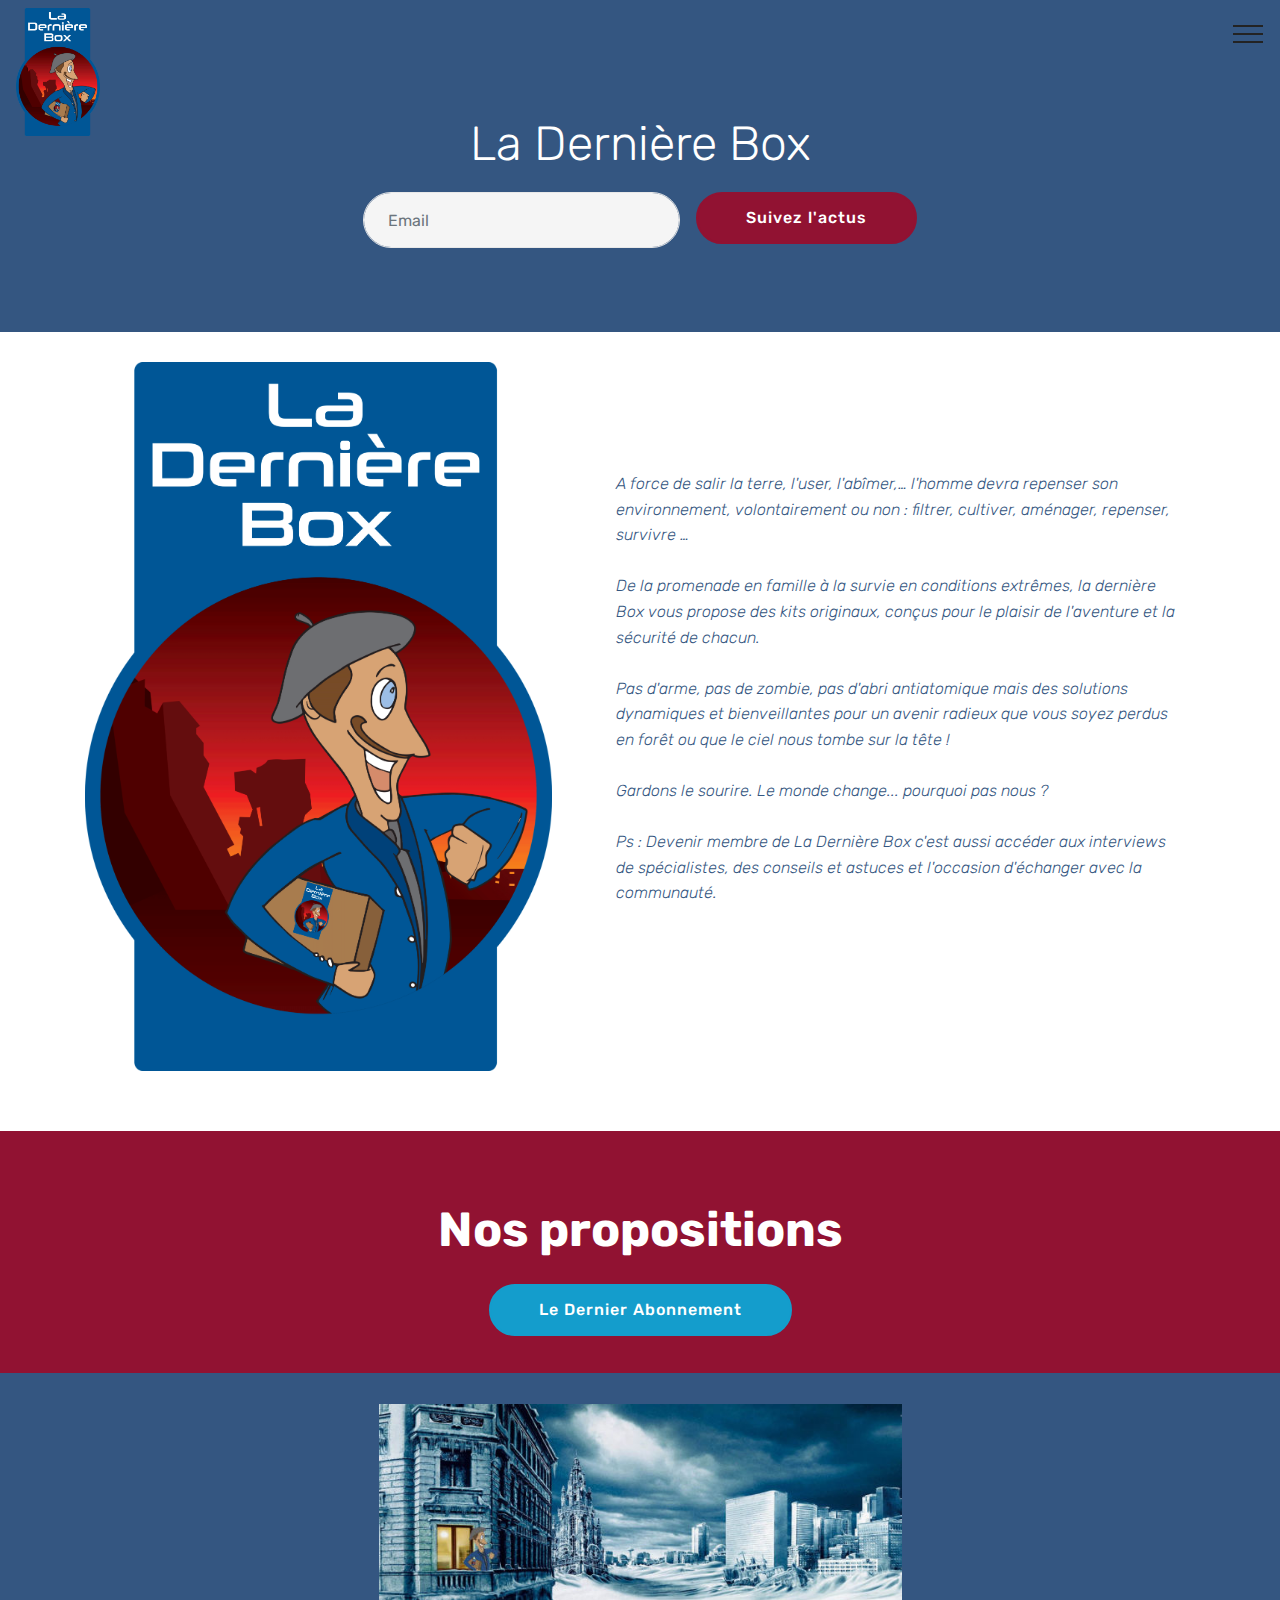
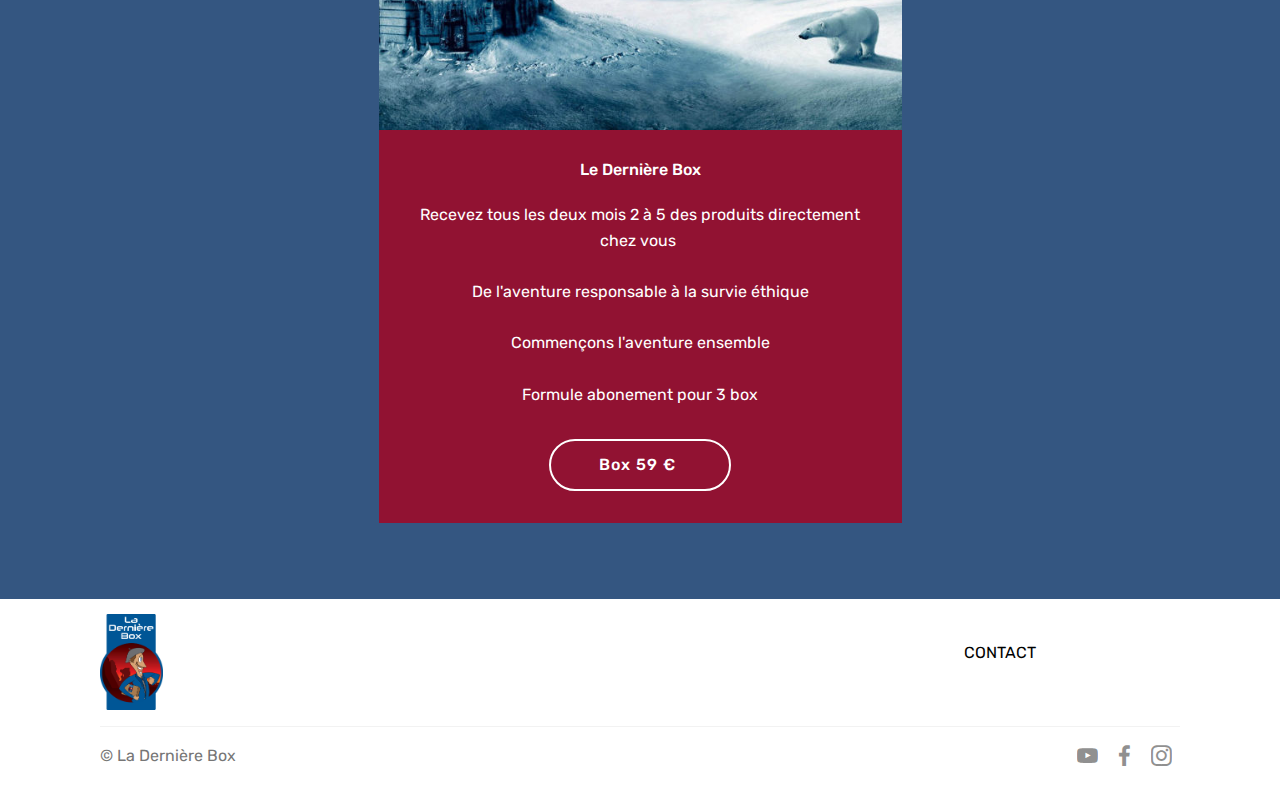
==== commit 0aab546f: "create github pages" ====
--- a/index.html
+++ b/index.html
@@ -60,7 +60,7 @@
     </nav>
 </section>
 
-<section class="engine"><a href="https://mobirise.info/a">online site builder</a></section><section class="mbr-section form3 cid-s0iqhAbqAj" id="form3-7">
+<section class="engine"><a href="https://mobirise.info/o">free portfolio web templates</a></section><section class="mbr-section form3 cid-s0iqhAbqAj" id="form3-7">
 
     
 
@@ -78,7 +78,7 @@
         <div class="row py-2 justify-content-center">
             <div class="col-12 col-lg-6  col-md-8 " data-form-type="formoid">
                 <!---Formbuilder Form--->
-                <form action="https://mobirise.com/" method="POST" class="mbr-form form-with-styler" data-form-title="Mobirise Form"><input type="hidden" name="email" data-form-email="true" value="7sHkZhwTeZaqjgzQyzRzpGh0L84o6UVao5+DwDjOKzZSO8Ef7AG5I+VM1HW6QqOdmjmY7f0PK0y6/AxdU9eLTeH12dy8nYw46Is7FJhmUDluXlhSl9QtOy/A7xu2sjR7">
+                <form action="https://mobirise.com/" method="POST" class="mbr-form form-with-styler" data-form-title="Mobirise Form"><input type="hidden" name="email" data-form-email="true" value="GYlRrDofQHy8CZC6ISk2D+XvSUaYmkcd2HcMWA+kf9ZRfZGwbruiw3MQvqCRdcTXNs6HUvsV/eSTVbBxXKkUP7u1NozLF78EPw2ALkYKZ33AWD3+3qO/waPNBNO1BENq">
                     <div class="row">
                         <div hidden="hidden" data-form-alert="" class="alert alert-success col-12">Accorchez vous, direction demain !</div>
                         <div hidden="hidden" data-form-alert-danger="" class="alert alert-danger col-12">
@@ -149,9 +149,9 @@
                     </div>
                     <div class="card-box">
                         <h4 class="card-title mbr-fonts-style display-7">Le Dernière Box</h4>
-                        <p class="mbr-text mbr-fonts-style display-7">Recevez tous les deux mois 2 à 5 produits directement chez vous&nbsp;<br><br>De l'aventure responsable à la survie éthique<br><br>Commençons l'aventure ensemble</p>
-                    </div>
-                    <div class="mbr-section-btn text-center"><a href="mailto:ladernierebox@gmail.com" class="btn btn-white-outline display-4">Box 59 €</a></div>
+                        <p class="mbr-text mbr-fonts-style display-7">Recevez tous les deux mois 2 à 5 des produits directement chez vous&nbsp;<br><br>De l'aventure responsable à la survie éthique<br><br>Commençons l'aventure ensemble<br><br>Formule abonement pour 3 box</p>
+                    </div>
+                    <div class="mbr-section-btn text-center"><a href="page3.html#countdown1-x" class="btn btn-white-outline display-4">Box 59 €&nbsp;<br></a></div>
                 </div>
             </div>
 
--- a/assets/mobirise/css/mbr-additional.css
+++ b/assets/mobirise/css/mbr-additional.css
@@ -2469,3 +2469,628 @@
 .cid-s0nKGoDxBF LABEL {
   color: #ffffff;
 }
+.cid-s3eEqNC5ZA {
+  padding-top: 15px;
+  padding-bottom: 15px;
+  background-color: #ffffff;
+}
+@media (max-width: 767px) {
+  .cid-s3eEqNC5ZA .media-wrap {
+    margin-bottom: 1rem;
+    text-align: center;
+  }
+}
+.cid-s3eEqNC5ZA .media-wrap .mbr-iconfont-logo {
+  font-size: 7rem;
+  color: #f36;
+}
+.cid-s3eEqNC5ZA .media-wrap img {
+  height: 6rem;
+}
+.cid-s3eEqNC5ZA .mbr-text {
+  color: #767676;
+}
+@media (max-width: 767px) {
+  .cid-s3eEqNC5ZA .footer-lower .copyright {
+    margin-bottom: 1rem;
+    text-align: center;
+  }
+}
+.cid-s3eEqNC5ZA .footer-lower hr {
+  margin: 1rem 0;
+  border-color: #000;
+  opacity: .05;
+}
+.cid-s3eEqNC5ZA .footer-lower .social-list {
+  padding-left: 0;
+  margin-bottom: 0;
+  list-style: none;
+  display: flex;
+  -webkit-flex-wrap: wrap;
+  flex-wrap: wrap;
+  -webkit-justify-content: flex-end;
+  justify-content: flex-end;
+}
+.cid-s3eEqNC5ZA .footer-lower .social-list .mbr-iconfont-social {
+  font-size: 1.3rem;
+  color: #232323;
+}
+.cid-s3eEqNC5ZA .footer-lower .social-list .soc-item {
+  margin: 0 .5rem;
+}
+.cid-s3eEqNC5ZA .footer-lower .social-list a {
+  margin: 0;
+  opacity: .5;
+  -webkit-transition: .2s linear;
+  transition: .2s linear;
+}
+.cid-s3eEqNC5ZA .footer-lower .social-list a:hover {
+  opacity: 1;
+}
+@media (max-width: 767px) {
+  .cid-s3eEqNC5ZA .footer-lower .social-list {
+    -webkit-justify-content: center;
+    justify-content: center;
+  }
+}
+.cid-s3eEqNC5ZA .links {
+  color: #232323;
+}
+.cid-s0hLvYx19x .navbar {
+  background: #ffffff;
+  transition: none;
+  min-height: 77px;
+  padding: .5rem 0;
+}
+.cid-s0hLvYx19x .navbar-dropdown.bg-color.transparent.opened {
+  background: #ffffff;
+}
+.cid-s0hLvYx19x a {
+  font-style: normal;
+}
+.cid-s0hLvYx19x .nav-item span {
+  padding-right: 0.4em;
+  line-height: 0.5em;
+  vertical-align: text-bottom;
+  position: relative;
+  text-decoration: none;
+}
+.cid-s0hLvYx19x .nav-item a {
+  display: -webkit-flex;
+  align-items: center;
+  justify-content: center;
+  padding: 0.7rem 0 !important;
+  margin: 0rem .65rem !important;
+  -webkit-align-items: center;
+  -webkit-justify-content: center;
+}
+.cid-s0hLvYx19x .nav-item:focus,
+.cid-s0hLvYx19x .nav-link:focus {
+  outline: none;
+}
+.cid-s0hLvYx19x .btn {
+  padding: 0.4rem 1.5rem;
+  display: -webkit-inline-flex;
+  align-items: center;
+  -webkit-align-items: center;
+}
+.cid-s0hLvYx19x .btn .mbr-iconfont {
+  font-size: 1.6rem;
+}
+.cid-s0hLvYx19x .menu-logo {
+  margin-right: auto;
+}
+.cid-s0hLvYx19x .menu-logo .navbar-brand {
+  display: flex;
+  margin-left: 5rem;
+  padding: 0;
+  transition: padding .2s;
+  min-height: 3.8rem;
+  -webkit-align-items: center;
+  align-items: center;
+}
+.cid-s0hLvYx19x .menu-logo .navbar-brand .navbar-caption-wrap {
+  display: flex;
+  -webkit-align-items: center;
+  align-items: center;
+  word-break: break-word;
+  min-width: 7rem;
+  margin: .3rem 0;
+}
+.cid-s0hLvYx19x .menu-logo .navbar-brand .navbar-caption-wrap .navbar-caption {
+  line-height: 1.2rem !important;
+  padding-right: 2rem;
+}
+.cid-s0hLvYx19x .menu-logo .navbar-brand .navbar-logo {
+  font-size: 4rem;
+  transition: font-size 0.25s;
+}
+.cid-s0hLvYx19x .menu-logo .navbar-brand .navbar-logo img {
+  display: flex;
+}
+.cid-s0hLvYx19x .menu-logo .navbar-brand .navbar-logo .mbr-iconfont {
+  transition: font-size 0.25s;
+}
+.cid-s0hLvYx19x .menu-logo .navbar-brand .navbar-logo a {
+  display: inline-flex;
+}
+.cid-s0hLvYx19x .navbar-toggleable-sm .navbar-collapse {
+  justify-content: flex-end;
+  -webkit-justify-content: flex-end;
+  padding-right: 5rem;
+  width: auto;
+}
+.cid-s0hLvYx19x .navbar-toggleable-sm .navbar-collapse .navbar-nav {
+  flex-wrap: wrap;
+  -webkit-flex-wrap: wrap;
+  padding-left: 0;
+}
+.cid-s0hLvYx19x .navbar-toggleable-sm .navbar-collapse .navbar-nav .nav-item {
+  -webkit-align-self: center;
+  align-self: center;
+}
+.cid-s0hLvYx19x .navbar-toggleable-sm .navbar-collapse .navbar-buttons {
+  padding-left: 0;
+  padding-bottom: 0;
+}
+.cid-s0hLvYx19x .dropdown .dropdown-menu {
+  background: #ffffff;
+  display: none;
+  position: absolute;
+  min-width: 5rem;
+  padding-top: 1.4rem;
+  padding-bottom: 1.4rem;
+  text-align: left;
+}
+.cid-s0hLvYx19x .dropdown .dropdown-menu .dropdown-item {
+  width: auto;
+  padding: 0.235em 1.5385em 0.235em 1.5385em !important;
+}
+.cid-s0hLvYx19x .dropdown .dropdown-menu .dropdown-item::after {
+  right: 0.5rem;
+}
+.cid-s0hLvYx19x .dropdown .dropdown-menu .dropdown-submenu {
+  margin: 0;
+}
+.cid-s0hLvYx19x .dropdown.open > .dropdown-menu {
+  display: block;
+}
+.cid-s0hLvYx19x .navbar-toggleable-sm.opened:after {
+  position: absolute;
+  width: 100vw;
+  height: 100vh;
+  content: '';
+  background-color: rgba(0, 0, 0, 0.1);
+  left: 0;
+  bottom: 0;
+  transform: translateY(100%);
+  -webkit-transform: translateY(100%);
+  z-index: 1000;
+}
+.cid-s0hLvYx19x .navbar.navbar-short {
+  min-height: 60px;
+  transition: all .2s;
+}
+.cid-s0hLvYx19x .navbar.navbar-short .navbar-toggler-right {
+  top: 20px;
+}
+.cid-s0hLvYx19x .navbar.navbar-short .navbar-logo a {
+  font-size: 2.5rem !important;
+  line-height: 2.5rem;
+  transition: font-size 0.25s;
+}
+.cid-s0hLvYx19x .navbar.navbar-short .navbar-logo a .mbr-iconfont {
+  font-size: 2.5rem !important;
+}
+.cid-s0hLvYx19x .navbar.navbar-short .navbar-logo a img {
+  height: 3rem !important;
+}
+.cid-s0hLvYx19x .navbar.navbar-short .navbar-brand {
+  min-height: 3rem;
+}
+.cid-s0hLvYx19x button.navbar-toggler {
+  width: 31px;
+  height: 18px;
+  cursor: pointer;
+  transition: all .2s;
+  top: 1.5rem;
+  right: 1rem;
+}
+.cid-s0hLvYx19x button.navbar-toggler:focus {
+  outline: none;
+}
+.cid-s0hLvYx19x button.navbar-toggler .hamburger span {
+  position: absolute;
+  right: 0;
+  width: 30px;
+  height: 2px;
+  border-right: 5px;
+  background-color: #232323;
+}
+.cid-s0hLvYx19x button.navbar-toggler .hamburger span:nth-child(1) {
+  top: 0;
+  transition: all .2s;
+}
+.cid-s0hLvYx19x button.navbar-toggler .hamburger span:nth-child(2) {
+  top: 8px;
+  transition: all .15s;
+}
+.cid-s0hLvYx19x button.navbar-toggler .hamburger span:nth-child(3) {
+  top: 8px;
+  transition: all .15s;
+}
+.cid-s0hLvYx19x button.navbar-toggler .hamburger span:nth-child(4) {
+  top: 16px;
+  transition: all .2s;
+}
+.cid-s0hLvYx19x nav.opened .hamburger span:nth-child(1) {
+  top: 8px;
+  width: 0;
+  opacity: 0;
+  right: 50%;
+  transition: all .2s;
+}
+.cid-s0hLvYx19x nav.opened .hamburger span:nth-child(2) {
+  -webkit-transform: rotate(45deg);
+  transform: rotate(45deg);
+  transition: all .25s;
+}
+.cid-s0hLvYx19x nav.opened .hamburger span:nth-child(3) {
+  -webkit-transform: rotate(-45deg);
+  transform: rotate(-45deg);
+  transition: all .25s;
+}
+.cid-s0hLvYx19x nav.opened .hamburger span:nth-child(4) {
+  top: 8px;
+  width: 0;
+  opacity: 0;
+  right: 50%;
+  transition: all .2s;
+}
+.cid-s0hLvYx19x .collapsed.navbar-expand {
+  flex-direction: column;
+  -webkit-flex-direction: column;
+}
+.cid-s0hLvYx19x .collapsed .btn {
+  display: -webkit-flex;
+}
+.cid-s0hLvYx19x .collapsed .navbar-collapse {
+  display: none !important;
+  padding-right: 0 !important;
+}
+.cid-s0hLvYx19x .collapsed .navbar-collapse.collapsing,
+.cid-s0hLvYx19x .collapsed .navbar-collapse.show {
+  display: block !important;
+}
+.cid-s0hLvYx19x .collapsed .navbar-collapse.collapsing .navbar-nav,
+.cid-s0hLvYx19x .collapsed .navbar-collapse.show .navbar-nav {
+  display: block;
+  text-align: center;
+}
+.cid-s0hLvYx19x .collapsed .navbar-collapse.collapsing .navbar-nav .nav-item,
+.cid-s0hLvYx19x .collapsed .navbar-collapse.show .navbar-nav .nav-item {
+  clear: both;
+}
+.cid-s0hLvYx19x .collapsed .navbar-collapse.collapsing .navbar-buttons,
+.cid-s0hLvYx19x .collapsed .navbar-collapse.show .navbar-buttons {
+  text-align: center;
+}
+.cid-s0hLvYx19x .collapsed .navbar-collapse.collapsing .navbar-buttons:last-child,
+.cid-s0hLvYx19x .collapsed .navbar-collapse.show .navbar-buttons:last-child {
+  margin-bottom: 1rem;
+}
+@media (min-width: 1024px) {
+  .cid-s0hLvYx19x .collapsed:not(.navbar-short) .navbar-collapse {
+    max-height: calc(98.5vh - 8rem);
+  }
+}
+.cid-s0hLvYx19x .collapsed button.navbar-toggler {
+  display: block;
+}
+.cid-s0hLvYx19x .collapsed .navbar-brand {
+  margin-left: 1rem !important;
+}
+.cid-s0hLvYx19x .collapsed .navbar-toggleable-sm {
+  flex-direction: column;
+  -webkit-flex-direction: column;
+}
+.cid-s0hLvYx19x .collapsed .dropdown .dropdown-menu {
+  width: 100%;
+  text-align: center;
+  position: relative;
+  opacity: 0;
+  overflow: hidden;
+  display: block;
+  height: 0;
+  visibility: hidden;
+  padding: 0;
+  transition-duration: .5s;
+  transition-property: opacity,padding,height;
+}
+.cid-s0hLvYx19x .collapsed .dropdown.open > .dropdown-menu {
+  position: relative;
+  opacity: 1;
+  height: auto;
+  padding: 1.4rem 0;
+  visibility: visible;
+}
+.cid-s0hLvYx19x .collapsed .dropdown .dropdown-submenu {
+  left: 0;
+  text-align: center;
+  width: 100%;
+}
+.cid-s0hLvYx19x .collapsed .dropdown .dropdown-toggle[data-toggle="dropdown-submenu"]::after {
+  margin-top: 0;
+  position: inherit;
+  right: 0;
+  top: 50%;
+  display: inline-block;
+  width: 0;
+  height: 0;
+  margin-left: .3em;
+  vertical-align: middle;
+  content: "";
+  border-top: .30em solid;
+  border-right: .30em solid transparent;
+  border-left: .30em solid transparent;
+}
+@media (max-width: 1023px) {
+  .cid-s0hLvYx19x.navbar-expand {
+    flex-direction: column;
+    -webkit-flex-direction: column;
+  }
+  .cid-s0hLvYx19x img {
+    height: 3.8rem !important;
+  }
+  .cid-s0hLvYx19x .btn {
+    display: -webkit-flex;
+  }
+  .cid-s0hLvYx19x button.navbar-toggler {
+    display: block;
+  }
+  .cid-s0hLvYx19x .navbar-brand {
+    margin-left: 1rem !important;
+  }
+  .cid-s0hLvYx19x .navbar-toggleable-sm {
+    flex-direction: column;
+    -webkit-flex-direction: column;
+  }
+  .cid-s0hLvYx19x .navbar-collapse {
+    display: none !important;
+    padding-right: 0 !important;
+  }
+  .cid-s0hLvYx19x .navbar-collapse.collapsing,
+  .cid-s0hLvYx19x .navbar-collapse.show {
+    display: block !important;
+  }
+  .cid-s0hLvYx19x .navbar-collapse.collapsing .navbar-nav,
+  .cid-s0hLvYx19x .navbar-collapse.show .navbar-nav {
+    display: block;
+    text-align: center;
+  }
+  .cid-s0hLvYx19x .navbar-collapse.collapsing .navbar-nav .nav-item,
+  .cid-s0hLvYx19x .navbar-collapse.show .navbar-nav .nav-item {
+    clear: both;
+  }
+  .cid-s0hLvYx19x .navbar-collapse.collapsing .navbar-buttons,
+  .cid-s0hLvYx19x .navbar-collapse.show .navbar-buttons {
+    text-align: center;
+  }
+  .cid-s0hLvYx19x .navbar-collapse.collapsing .navbar-buttons:last-child,
+  .cid-s0hLvYx19x .navbar-collapse.show .navbar-buttons:last-child {
+    margin-bottom: 1rem;
+  }
+  .cid-s0hLvYx19x .dropdown .dropdown-menu {
+    width: 100%;
+    text-align: center;
+    position: relative;
+    opacity: 0;
+    overflow: hidden;
+    display: block;
+    height: 0;
+    visibility: hidden;
+    padding: 0;
+    transition-duration: .5s;
+    transition-property: opacity,padding,height;
+  }
+  .cid-s0hLvYx19x .dropdown.open > .dropdown-menu {
+    position: relative;
+    opacity: 1;
+    height: auto;
+    padding: 1.4rem 0;
+    visibility: visible;
+  }
+  .cid-s0hLvYx19x .dropdown .dropdown-submenu {
+    left: 0;
+    text-align: center;
+    width: 100%;
+  }
+  .cid-s0hLvYx19x .dropdown .dropdown-toggle[data-toggle="dropdown-submenu"]::after {
+    margin-top: 0;
+    position: inherit;
+    right: 0;
+    top: 50%;
+    display: inline-block;
+    width: 0;
+    height: 0;
+    margin-left: .3em;
+    vertical-align: middle;
+    content: "";
+    border-top: .30em solid;
+    border-right: .30em solid transparent;
+    border-left: .30em solid transparent;
+  }
+}
+@media (min-width: 767px) {
+  .cid-s0hLvYx19x .menu-logo {
+    flex-shrink: 0;
+    -webkit-flex-shrink: 0;
+  }
+}
+.cid-s0hLvYx19x .navbar-collapse {
+  flex-basis: auto;
+  -webkit-flex-basis: auto;
+}
+.cid-s0hLvYx19x .nav-link:hover,
+.cid-s0hLvYx19x .dropdown-item:hover {
+  color: #767676 !important;
+}
+.cid-s3eBXnmHPi {
+  padding-top: 75px;
+  padding-bottom: 75px;
+  background-color: #911232;
+}
+.cid-s3eBXnmHPi .mbr-section-subtitle {
+  color: #ffffff;
+  font-weight: 300;
+}
+.cid-s3eBXnmHPi .number-wrap {
+  color: #345681;
+  border-color: rgba(255, 255, 255, 0.15);
+  position: relative;
+  display: inline-block;
+  text-align: center;
+  padding: 5px 10px 13px 10px;
+  margin: 0;
+  min-width: 118px;
+  border-radius: 2px;
+  max-width: 100%;
+}
+.cid-s3eBXnmHPi .number {
+  font-style: normal;
+  font-weight: 700;
+  font-size: 55px;
+  text-transform: none;
+  letter-spacing: -2px;
+  word-spacing: 0;
+  line-height: 1.3;
+  color: #ffffff;
+}
+.cid-s3eBXnmHPi .period {
+  display: block;
+  padding-top: 2px;
+  border-top: 1px solid rgba(0, 0, 0, 0.1);
+}
+.cid-s3eBXnmHPi .dot {
+  position: absolute;
+  top: -10px;
+  right: -1em;
+  width: 1em;
+  display: block;
+  height: 83%;
+  overflow: hidden;
+  font-style: normal;
+  font-weight: 700;
+  font-size: 55px;
+  line-height: 89.65px;
+  text-transform: none;
+  letter-spacing: 0;
+  word-spacing: 0;
+  color: #ffffff;
+}
+.cid-s3eBXnmHPi .countdown-cont {
+  max-width: 700px;
+  margin: 0 auto;
+}
+@media (max-width: 768px) {
+  .cid-s3eBXnmHPi .dot {
+    display: none;
+  }
+}
+@media (max-width: 543px) {
+  .cid-s3eBXnmHPi .number-wrap {
+    margin-bottom: 15px;
+  }
+}
+@media (max-width: 550px) {
+  .cid-s3eBXnmHPi .col-xs-3 {
+    padding-left: 0;
+    padding-right: 0;
+    max-width: 25%;
+    flex: 0 0 25%;
+  }
+  .cid-s3eBXnmHPi .number-wrap {
+    min-width: auto;
+  }
+}
+@media (max-width: 440px) {
+  .cid-s3eBXnmHPi .number,
+  .cid-s3eBXnmHPi .dot {
+    font-size: 40px;
+  }
+}
+@media (max-width: 380px) {
+  .cid-s3eBXnmHPi .period {
+    font-size: 0.8rem;
+  }
+}
+.cid-s3eBXnmHPi H2 {
+  color: #ffffff;
+}
+.cid-s3eEnKCUG5 {
+  padding-top: 15px;
+  padding-bottom: 15px;
+  background-color: #ffffff;
+}
+@media (max-width: 767px) {
+  .cid-s3eEnKCUG5 .media-wrap {
+    margin-bottom: 1rem;
+    text-align: center;
+  }
+}
+.cid-s3eEnKCUG5 .media-wrap .mbr-iconfont-logo {
+  font-size: 7rem;
+  color: #f36;
+}
+.cid-s3eEnKCUG5 .media-wrap img {
+  height: 6rem;
+}
+.cid-s3eEnKCUG5 .mbr-text {
+  color: #767676;
+}
+@media (max-width: 767px) {
+  .cid-s3eEnKCUG5 .footer-lower .copyright {
+    margin-bottom: 1rem;
+    text-align: center;
+  }
+}
+.cid-s3eEnKCUG5 .footer-lower hr {
+  margin: 1rem 0;
+  border-color: #000;
+  opacity: .05;
+}
+.cid-s3eEnKCUG5 .footer-lower .social-list {
+  padding-left: 0;
+  margin-bottom: 0;
+  list-style: none;
+  display: flex;
+  -webkit-flex-wrap: wrap;
+  flex-wrap: wrap;
+  -webkit-justify-content: flex-end;
+  justify-content: flex-end;
+}
+.cid-s3eEnKCUG5 .footer-lower .social-list .mbr-iconfont-social {
+  font-size: 1.3rem;
+  color: #232323;
+}
+.cid-s3eEnKCUG5 .footer-lower .social-list .soc-item {
+  margin: 0 .5rem;
+}
+.cid-s3eEnKCUG5 .footer-lower .social-list a {
+  margin: 0;
+  opacity: .5;
+  -webkit-transition: .2s linear;
+  transition: .2s linear;
+}
+.cid-s3eEnKCUG5 .footer-lower .social-list a:hover {
+  opacity: 1;
+}
+@media (max-width: 767px) {
+  .cid-s3eEnKCUG5 .footer-lower .social-list {
+    -webkit-justify-content: center;
+    justify-content: center;
+  }
+}
+.cid-s3eEnKCUG5 .links {
+  color: #232323;
+}
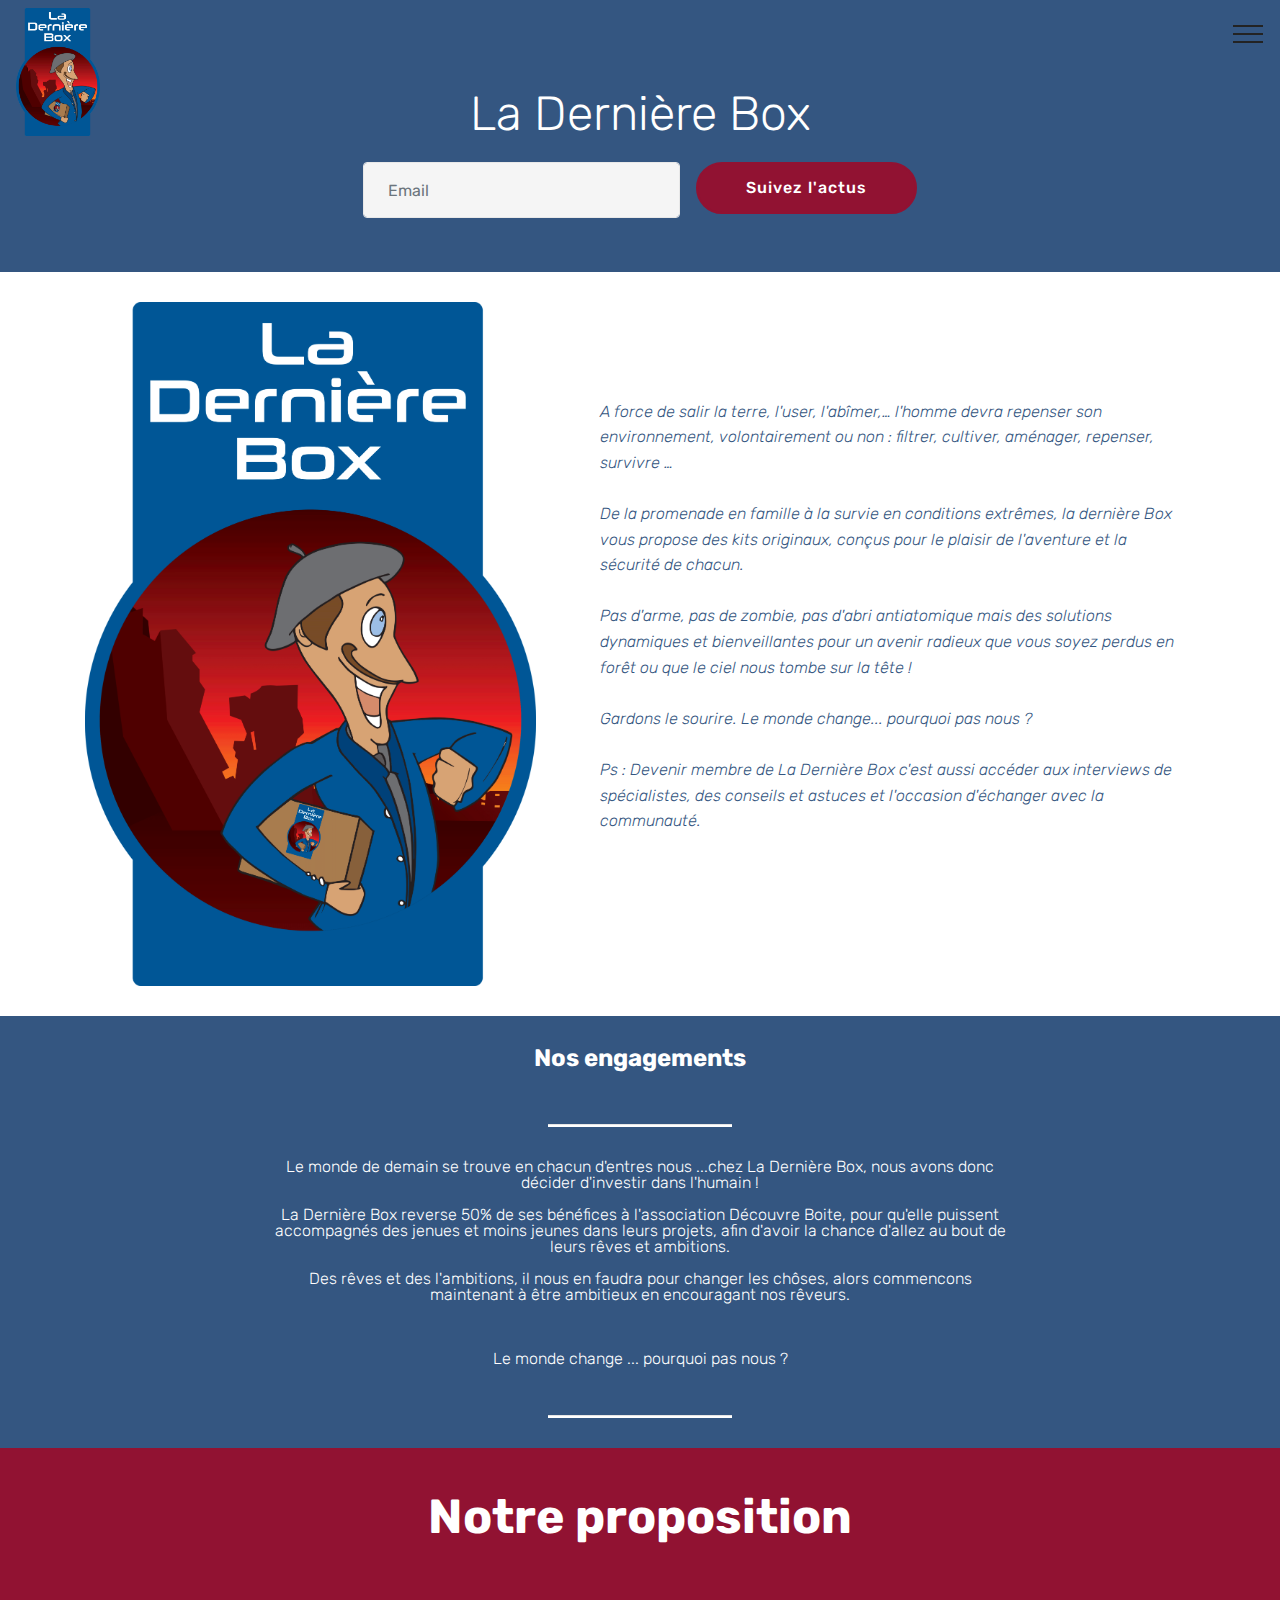
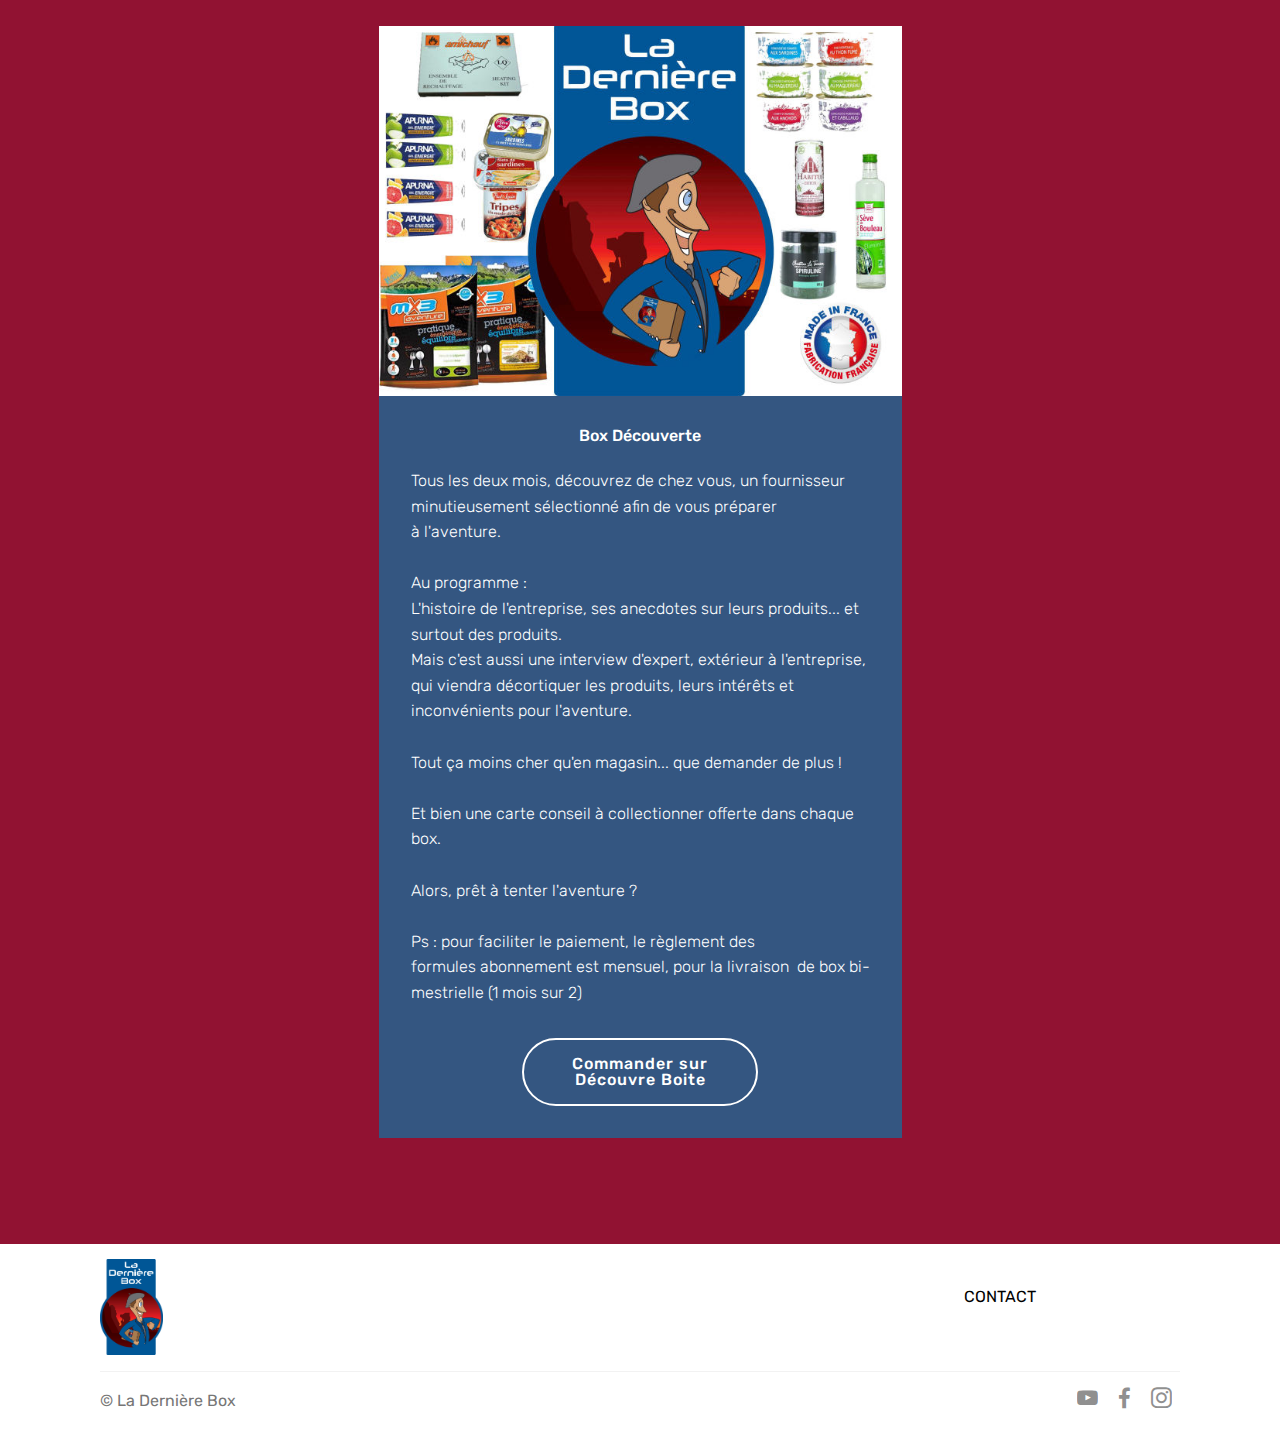
==== commit e9e93a5a: "Update pic" ====
--- a/index.html
+++ b/index.html
@@ -7,13 +7,13 @@
   <meta name="generator" content="Mobirise v4.10.8, mobirise.com">
   <meta name="viewport" content="width=device-width, initial-scale=1, minimum-scale=1">
   <link rel="shortcut icon" href="assets/images/logo-derniere-box.gif" type="image/x-icon">
-  <meta name="description" content="">
-  
-  <title>Accueil</title>
-  <link rel="stylesheet" href="assets/tether/tether.min.css">
+  <meta name="description" content="La box alimentaire pour votre micro aventure.">
+  
+  <title>Accueil - La Dernière Box</title>
   <link rel="stylesheet" href="assets/bootstrap/css/bootstrap.min.css">
   <link rel="stylesheet" href="assets/bootstrap/css/bootstrap-grid.min.css">
   <link rel="stylesheet" href="assets/bootstrap/css/bootstrap-reboot.min.css">
+  <link rel="stylesheet" href="assets/tether/tether.min.css">
   <link rel="stylesheet" href="assets/dropdown/css/style.css">
   <link rel="stylesheet" href="assets/socicon/css/styles.css">
   <link rel="stylesheet" href="assets/theme/css/style.css">
@@ -39,7 +39,7 @@
         <div class="menu-logo">
             <div class="navbar-brand">
                 <span class="navbar-logo">
-                    <a href="#top">
+                    <a href="index.html#form3-7">
                         <img src="assets/images/logo-derniere-box.gif" alt="Mobirise" title="" style="height: 8rem;">
                     </a>
                 </span>
@@ -60,7 +60,7 @@
     </nav>
 </section>
 
-<section class="engine"><a href="https://mobirise.info/o">free portfolio web templates</a></section><section class="mbr-section form3 cid-s0iqhAbqAj" id="form3-7">
+<section class="engine"><a href="https://mobirise.info/g">how to build your own site</a></section><section class="mbr-section form3 cid-s0iqhAbqAj" id="form3-7">
 
     
 
@@ -78,7 +78,7 @@
         <div class="row py-2 justify-content-center">
             <div class="col-12 col-lg-6  col-md-8 " data-form-type="formoid">
                 <!---Formbuilder Form--->
-                <form action="https://mobirise.com/" method="POST" class="mbr-form form-with-styler" data-form-title="Mobirise Form"><input type="hidden" name="email" data-form-email="true" value="GYlRrDofQHy8CZC6ISk2D+XvSUaYmkcd2HcMWA+kf9ZRfZGwbruiw3MQvqCRdcTXNs6HUvsV/eSTVbBxXKkUP7u1NozLF78EPw2ALkYKZ33AWD3+3qO/waPNBNO1BENq">
+                <form action="https://mobirise.com/" method="POST" class="mbr-form form-with-styler" data-form-title="Mobirise Form"><input type="hidden" name="email" data-form-email="true" value="ZaMGhyOsKeZ/BNlHR/aWV9DEMw2k/Kuf/F5uK5ZdUihDPqlCW8Hx/0Crkj34Q1P4Mj20vXH0Yq+9dZDXzZLzFpEzZyZdPrpvPMiLUJzmoDZ/j7e+vUUz0gL47uM+Hf80">
                     <div class="row">
                         <div hidden="hidden" data-form-alert="" class="alert alert-success col-12">Accorchez vous, direction demain !</div>
                         <div hidden="hidden" data-form-alert-danger="" class="alert alert-danger col-12">
@@ -104,7 +104,7 @@
 
     <div class="container">
         <div class="media-container-row">
-            <div class="mbr-figure pr-lg-5" style="width: 85%;">
+            <div class="mbr-figure pr-lg-5" style="width: 80%;">
               <img src="assets/images/logo-derniere-box.gif" alt="" title="">
             </div>
             <div class="media-content px-3 align-self-center mbr-white py-2">
@@ -116,6 +116,34 @@
     </div>
 </section>
 
+<section class="mbr-section content4 cid-s3Wy0MPxqk" id="content4-v">
+
+    
+
+    <div class="container">
+        <div class="media-container-row">
+            <div class="title col-12 col-md-8">
+                <h2 class="align-center pb-3 mbr-fonts-style display-5"><strong>Nos engagements</strong></h2>
+                
+                
+            </div>
+        </div>
+    </div>
+</section>
+
+<section class="mbr-section article content10 cid-s3WxGm5MwW" id="content10-u">
+    
+     
+
+    <div class="container">
+        <div class="inner-container" style="width: 66%;">
+            <hr class="line" style="width: 25%;">
+            <div class="section-text align-center mbr-white mbr-fonts-style display-4"><p>Le monde de demain se trouve en chacun d'entres nous ...<span style="font-size: 1rem;">chez La Dernière Box, nous avons donc décider d'investir dans l'humain !</span></p><p><span style="font-size: 1rem;">La Dernière Box reverse 50% de ses bénéfices à l'association Découvre Boite, pour qu'elle puissent accompagnés des jenues et moins jeunes dans leurs projets, afin d'avoir la chance d'allez au bout de leurs rêves et ambitions.</span></p><p><span style="font-size: 1rem;">Des rêves et des l'ambitions, il nous en faudra pour changer les chôses, alors commencons maintenant à être ambitieux en encouragant nos rêveurs.</span></p><p><br></p><p>Le monde change ... pourquoi pas nous ?</p></div>
+            <hr class="line" style="width: 25%;">
+        </div>
+    </div>
+</section>
+
 <section class="mbr-section content5 cid-s2zh0yQl61" id="content5-t">
 
     
@@ -126,16 +154,16 @@
         <div class="media-container-row">
             <div class="title col-12 col-md-8">
                 <h2 class="align-center mbr-bold mbr-white pb-3 mbr-fonts-style display-2">
-                    Nos propositions</h2>
-                
-                
-                <div class="mbr-section-btn align-center"><a class="btn btn-primary display-4" href="index.html#form3-7">Le Dernier Abonnement</a></div>
-            </div>
-        </div>
-    </div>
-</section>
-
-<section class="features3 cid-s2zh00BWSK" id="features3-s">
+                    Notre proposition</h2>
+                
+                
+                
+            </div>
+        </div>
+    </div>
+</section>
+
+<section class="features3 cid-snjy2qncyJ" id="features3-u">
 
     
 
@@ -145,13 +173,14 @@
             <div class="card p-3 col-12 col-md-6">
                 <div class="card-wrapper">
                     <div class="card-img">
-                        <img src="assets/images/post-apocalyptic-illustration-ldb-626x391.jpg" alt="Mobirise" title="">
+                        <img src="assets/images/box-1-box-nourriture-676x478.jpg" alt="Mobirise" title="">
                     </div>
                     <div class="card-box">
-                        <h4 class="card-title mbr-fonts-style display-7">Le Dernière Box</h4>
-                        <p class="mbr-text mbr-fonts-style display-7">Recevez tous les deux mois 2 à 5 des produits directement chez vous&nbsp;<br><br>De l'aventure responsable à la survie éthique<br><br>Commençons l'aventure ensemble<br><br>Formule abonement pour 3 box</p>
-                    </div>
-                    <div class="mbr-section-btn text-center"><a href="page3.html#countdown1-x" class="btn btn-white-outline display-4">Box 59 €&nbsp;<br></a></div>
+                        <h4 class="card-title mbr-fonts-style display-7">
+                            Box Découverte</h4>
+                        <p class="mbr-text mbr-fonts-style display-4">Tous les deux mois, découvrez de chez vous, un fournisseur minutieusement&nbsp;sélectionné&nbsp;afin de vous préparer à&nbsp;l'aventure.<br><br>Au programme :&nbsp;<br>L'histoire de l'entreprise, ses anecdotes sur leurs produits... et surtout des produits.<br>Mais c'est aussi une interview d'expert, extérieur&nbsp;à l'entreprise, qui viendra&nbsp;décortiquer&nbsp;les produits,&nbsp;leurs intérêts et inconvénients pour l'aventure.<br><br>Tout ça moins cher qu'en magasin... que demander de plus !<br><br>Et bien&nbsp;une carte conseil à&nbsp;collectionner offerte dans chaque box.<br><br>Alors, prêt à&nbsp;tenter l'aventure ?<br><br>Ps : pour faciliter le paiement, le règlement des formules&nbsp;abonnement est mensuel,&nbsp;pour la livraison &nbsp;de box bi-mestrielle (1 mois sur 2)<br></p>
+                    </div>
+                    <div class="mbr-section-btn text-center"><a href="http://www.decouvreboite.fr" class="btn btn-white-outline display-4">Commander sur<br>Découvre Boite</a></div>
                 </div>
             </div>
 
@@ -224,8 +253,8 @@
 
   <script src="assets/web/assets/jquery/jquery.min.js"></script>
   <script src="assets/popper/popper.min.js"></script>
+  <script src="assets/bootstrap/js/bootstrap.min.js"></script>
   <script src="assets/tether/tether.min.js"></script>
-  <script src="assets/bootstrap/js/bootstrap.min.js"></script>
   <script src="assets/smoothscroll/smooth-scroll.js"></script>
   <script src="assets/dropdown/js/nav-dropdown.js"></script>
   <script src="assets/dropdown/js/navbar-dropdown.js"></script>
